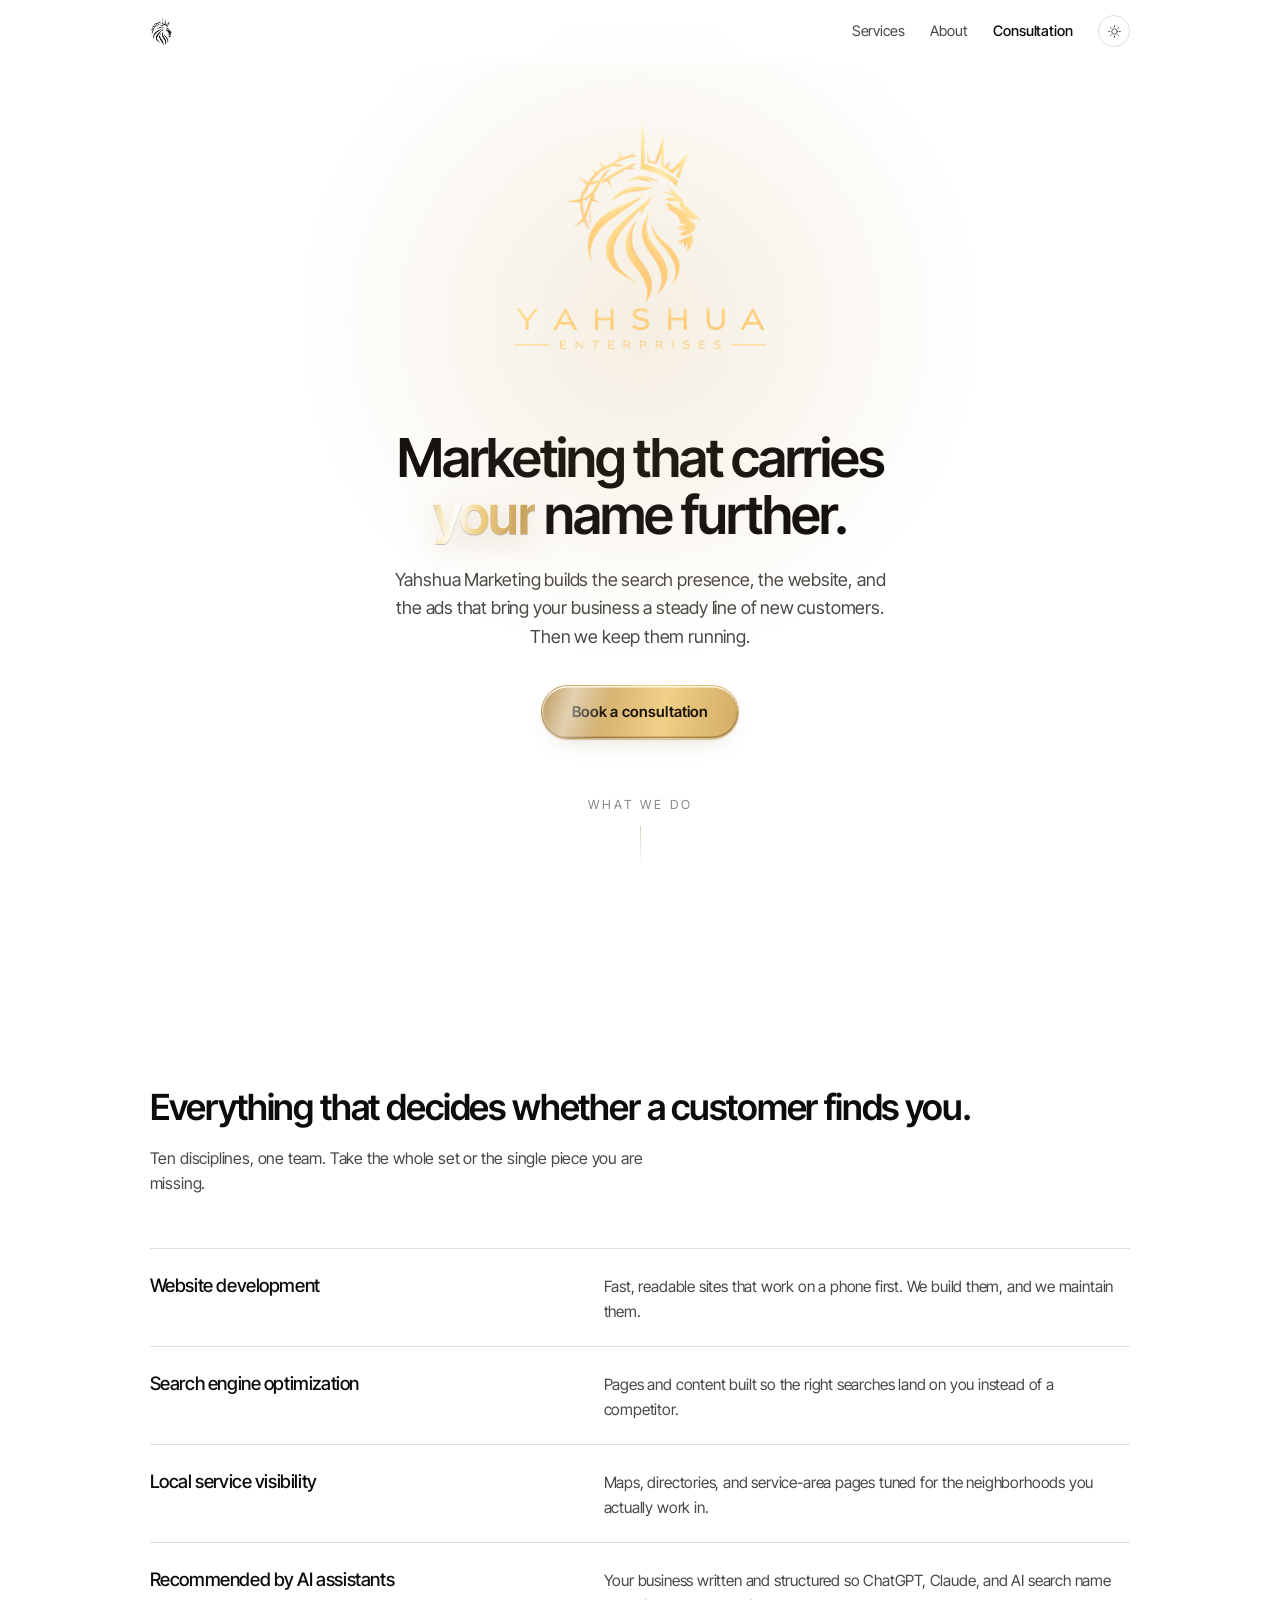
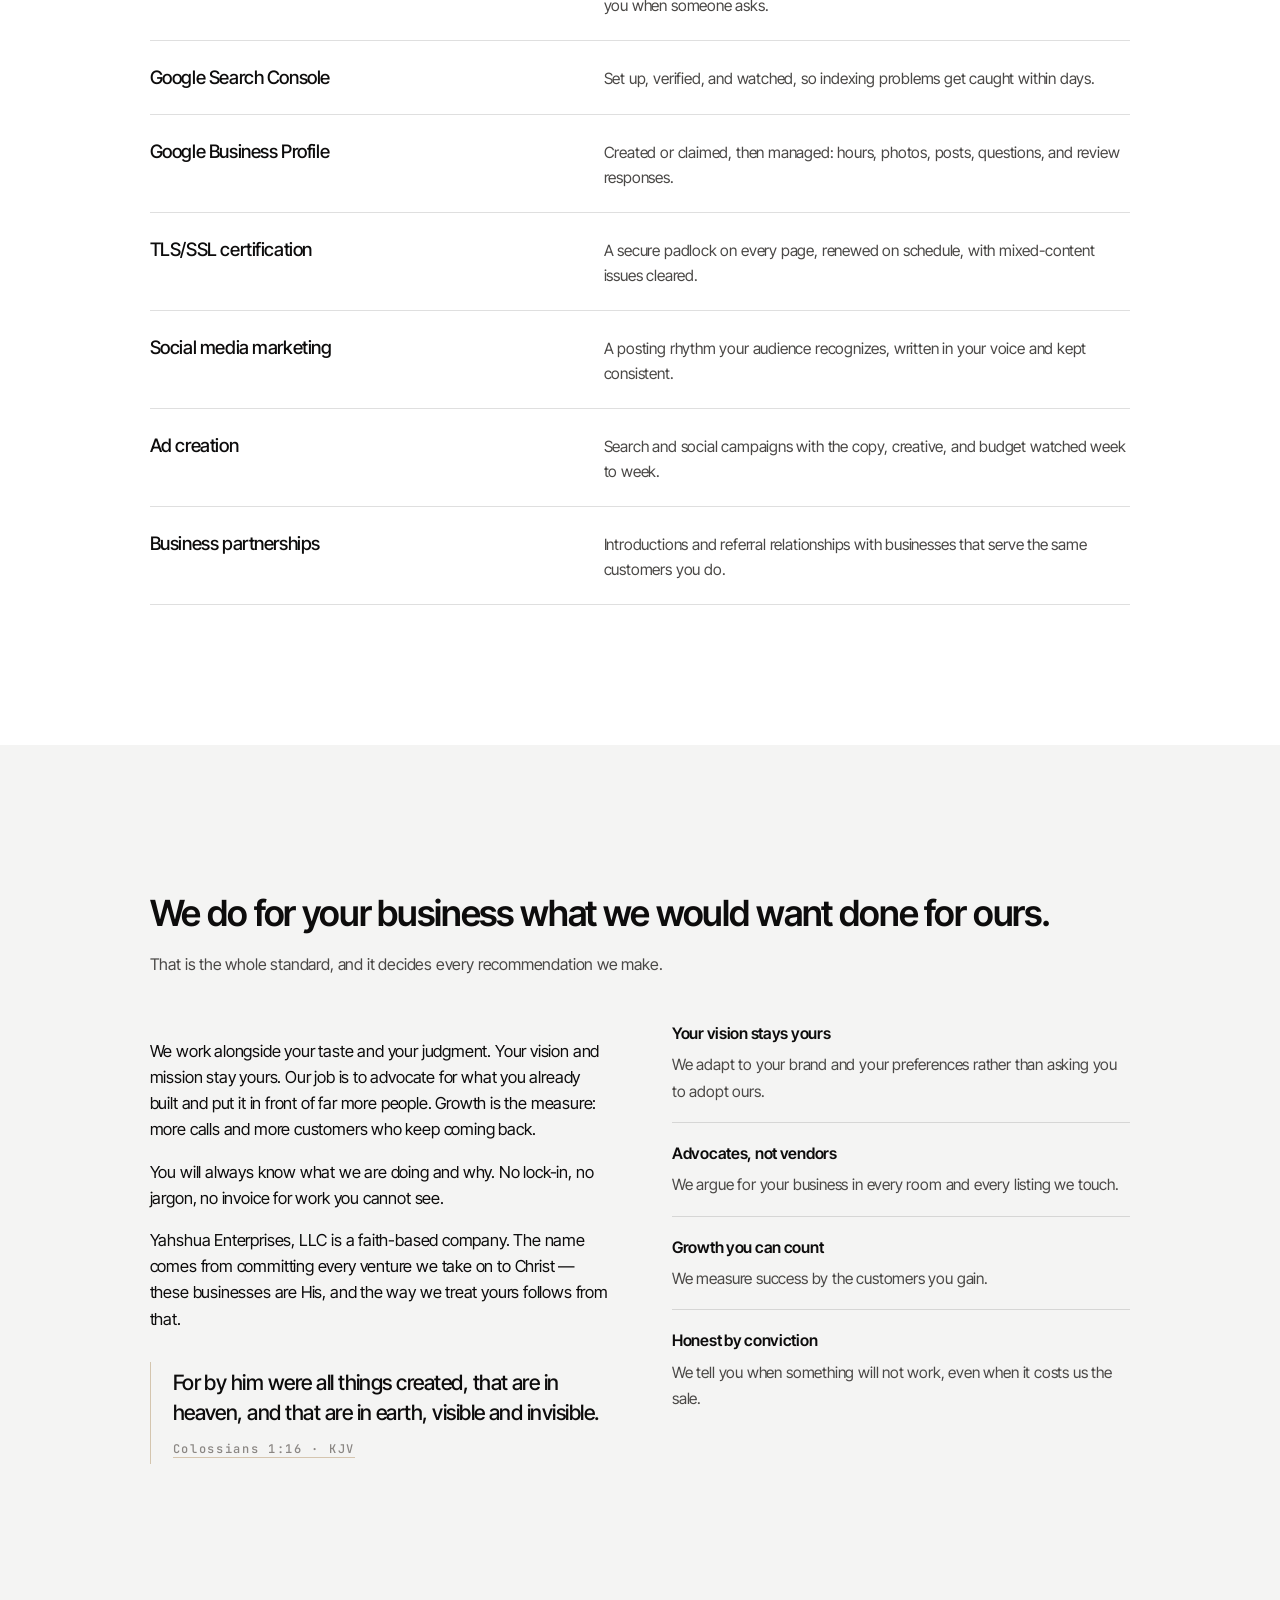
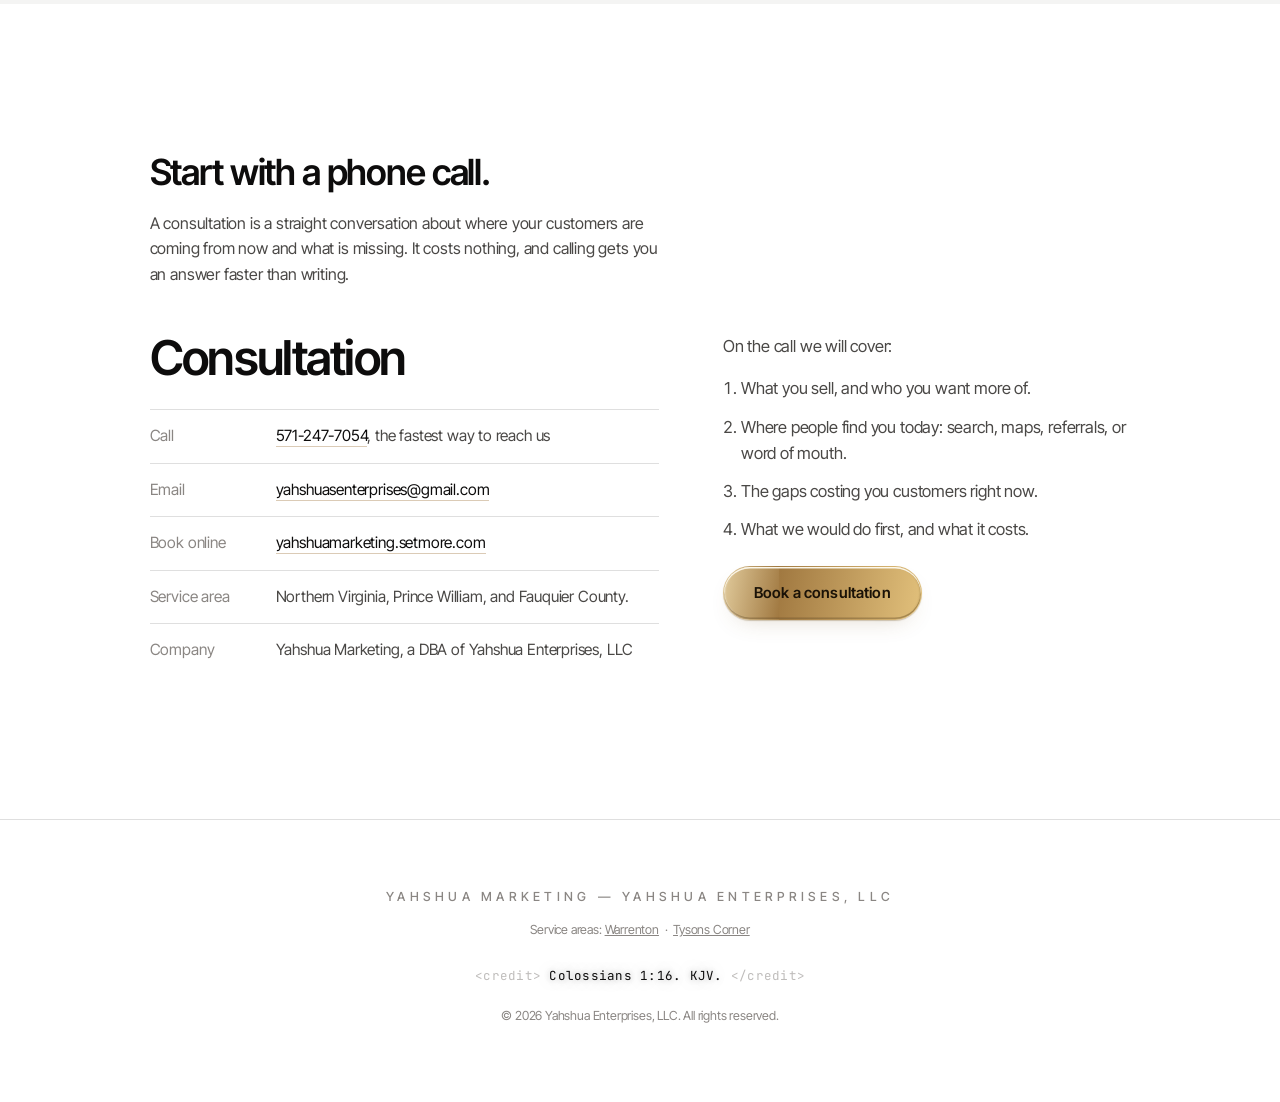
==== index.html @ d3b65d81 "Add Warrenton and Tysons service pages, anchor local SEO to Bealeton Establish a verifiable location" ====
<!DOCTYPE html>
<html lang="en" data-theme="dark">
<head>
<meta charset="utf-8">
<meta name="viewport" content="width=device-width, initial-scale=1">
<meta name="color-scheme" content="light dark">
<meta name="theme-color" content="#FFFFFF" id="tc">
<title>Yahshua Marketing</title>
<link rel="icon" href="/favicon.ico?v=2" sizes="48x48">
<link rel="icon" href="/favicon.svg?v=2" type="image/svg+xml">
<link rel="icon" href="/favicon-32.png?v=2" type="image/png" sizes="32x32">
<link rel="icon" href="/favicon-192.png?v=2" type="image/png" sizes="192x192">
<link rel="apple-touch-icon" href="/apple-touch-icon.png?v=2">
<link rel="canonical" href="https://yahshuamarketing.com/">
<meta name="description" content="Yahshua Marketing is a faith-based agency serving Northern Virginia for SEO, local search, AI visibility, websites, ads, and social. Call 571-247-7054.">
<meta property="og:type" content="website">
<meta property="og:site_name" content="Yahshua Marketing">
<meta property="og:title" content="Yahshua Marketing">
<meta property="og:description" content="Yahshua Marketing is a faith-based agency serving Northern Virginia for SEO, local search, AI visibility, websites, ads, and social. Call 571-247-7054.">
<meta property="og:url" content="https://yahshuamarketing.com/">
<meta property="og:image" content="https://yahshuamarketing.com/og-image.png">
<meta property="og:image:width" content="1200">
<meta property="og:image:height" content="630">
<meta property="og:image:alt" content="Gold crowned lion logo for Yahshua Enterprises">
<meta name="twitter:card" content="summary_large_image">
<script type="application/ld+json">
{
  "@context": "https://schema.org",
  "@type": "ProfessionalService",
  "@id": "https://yahshuamarketing.com/#business",
  "name": "Yahshua Marketing",
  "legalName": "Yahshua Enterprises, LLC",
  "description": "Yahshua Marketing is a faith-based agency serving Northern Virginia for SEO, local search, AI visibility, websites, ads, and social. Call 571-247-7054.",
  "url": "https://yahshuamarketing.com/",
  "logo": "https://yahshuamarketing.com/favicon-192.png",
  "image": "https://yahshuamarketing.com/og-image.png",
  "hasMap": "https://maps.google.com/?cid=12346112183388843398",
  "sameAs": [
    "https://maps.google.com/?cid=12346112183388843398",
    "https://www.facebook.com/profile.php?id=61594435331467",
    "https://www.instagram.com/yahshuaenterprises.marketing/",
    "https://x.com/yahshua_enter"
  ],
  "telephone": "+1-571-247-7054",
  "email": "yahshuasenterprises@gmail.com",
  "address": {
    "@type": "PostalAddress",
    "addressLocality": "Bealeton",
    "addressRegion": "VA",
    "postalCode": "22712",
    "addressCountry": "US"
  },
  "geo": {
    "@type": "GeoCoordinates",
    "latitude": 38.6068,
    "longitude": -77.7739
  },
  "areaServed": [
    { "@type": "City", "name": "Warrenton" },
    { "@type": "City", "name": "Bealeton" },
    { "@type": "City", "name": "Remington" },
    { "@type": "City", "name": "Midland" },
    { "@type": "City", "name": "Catlett" },
    { "@type": "City", "name": "Culpeper" },
    { "@type": "City", "name": "Gainesville" },
    { "@type": "City", "name": "Haymarket" },
    { "@type": "City", "name": "Manassas" },
    { "@type": "City", "name": "Woodbridge" },
    { "@type": "City", "name": "Stafford" },
    { "@type": "City", "name": "Centreville" },
    { "@type": "City", "name": "Chantilly" },
    { "@type": "City", "name": "Fairfax" },
    { "@type": "City", "name": "Vienna" },
    { "@type": "City", "name": "Tysons Corner" },
    { "@type": "City", "name": "McLean" },
    { "@type": "City", "name": "Falls Church" },
    { "@type": "City", "name": "Arlington" },
    { "@type": "City", "name": "Alexandria" },
    { "@type": "AdministrativeArea", "name": "Fauquier County" },
    { "@type": "AdministrativeArea", "name": "Prince William County" },
    { "@type": "AdministrativeArea", "name": "Fairfax County" },
    { "@type": "AdministrativeArea", "name": "Stafford County" }
  ],
  "potentialAction": {
    "@type": "ReserveAction",
    "name": "Book a consultation",
    "target": "https://yahshuamarketing.setmore.com/services/ade5aaf0-5753-48b1-9a92-2909e3883825"
  },
  "hasOfferCatalog": {
    "@type": "OfferCatalog",
    "name": "Marketing services",
    "itemListElement": [
      { "@type": "Offer", "itemOffered": { "@type": "Service", "name": "Website development" } },
      { "@type": "Offer", "itemOffered": { "@type": "Service", "name": "Search engine optimization" } },
      { "@type": "Offer", "itemOffered": { "@type": "Service", "name": "Local service visibility" } },
      { "@type": "Offer", "itemOffered": { "@type": "Service", "name": "Recommended by AI assistants" } },
      { "@type": "Offer", "itemOffered": { "@type": "Service", "name": "Google Search Console" } },
      { "@type": "Offer", "itemOffered": { "@type": "Service", "name": "Google Business Profile" } },
      { "@type": "Offer", "itemOffered": { "@type": "Service", "name": "TLS/SSL certification" } },
      { "@type": "Offer", "itemOffered": { "@type": "Service", "name": "Social media marketing" } },
      { "@type": "Offer", "itemOffered": { "@type": "Service", "name": "Ad creation" } },
      { "@type": "Offer", "itemOffered": { "@type": "Service", "name": "Business partnerships" } }
    ]
  }
}
</script>
<link rel="preconnect" href="https://fonts.googleapis.com">
<link rel="preconnect" href="https://fonts.gstatic.com" crossorigin>
<link href="https://fonts.googleapis.com/css2?family=Inter+Tight:wght@400;500;600;700&family=JetBrains+Mono:wght@400&display=swap" rel="stylesheet">
<style>
:root{
  color-scheme:light;
  --black:#020202;
  --chrome-black:#0D0C0C;
  --gold-deep:#A07840;
  --gold:#C8A05A;
  --gold-mid:#D8B068;
  --gold-light:#F0D088;
  --gold-pale:#F8E8BC;

  --bg:#FFFFFF;
  --bg-2:#F4F4F3;
  --ink:#0D0C0C;
  --ink-soft:#4A4846;
  --ink-faint:#8A8683;
  --rule:rgba(13,12,12,.13);
  --rule-gold:rgba(160,120,64,.38);
  --accent:#9C7434;
  --accent-bright:#C8A05A;
  --chrome:linear-gradient(100deg,#3A3A3C,#0D0C0C 35%,#55535A 55%,#0D0C0C 78%);
  --gold-grad:linear-gradient(100deg,#A07840,#F0D088 38%,#C8A05A 60%,#F8E8BC 82%,#A07840);
  --halo:rgba(200,160,90,.18);
  --glass:rgba(255,255,255,.72);
  --sheen-rim:rgba(255,252,240,.55);--sheen-lip:rgba(84,58,20,.30);--sheen-cast:rgba(140,102,44,.22);
  --btn-rim:rgba(255,252,242,.9);--btn-lip:rgba(84,58,20,.34);--btn-cast:rgba(120,88,40,.30);--btn-halo:rgba(200,160,90,.34);
  --logo-light:1;--logo-dark:0;
  --credit:#0D0C0C;--credit-glow:rgba(13,12,12,.28);
}
@media (prefers-color-scheme:dark){
  :root:not([data-theme="light"]) :is(body,main,section,header,footer){forced-color-adjust:none}
  :root:not([data-theme="light"]){
    color-scheme:dark;
    --bg:#020202;--bg-2:#0D0C0C;--ink:#F2F1EF;--ink-soft:#A5A19B;--ink-faint:#6A6660;
    --rule:rgba(242,241,239,.12);--rule-gold:rgba(216,176,104,.34);
    --accent:#D8B068;--accent-bright:#F0D088;
    --chrome:linear-gradient(100deg,#8E9096,#FFFFFF 32%,#B7BABF 52%,#FFFFFF 74%,#8E9096);
    --halo:rgba(216,176,104,.16);
    --glass:rgba(4,4,4,.66);
    --sheen-rim:rgba(255,248,226,.40);--sheen-lip:rgba(40,26,6,.55);--sheen-cast:rgba(0,0,0,.6);
    --sheen-rim:rgba(255,248,226,.40);--sheen-lip:rgba(40,26,6,.55);--sheen-cast:rgba(0,0,0,.6);
  --btn-rim:rgba(255,246,222,.78);--btn-lip:rgba(52,34,8,.55);--btn-cast:rgba(0,0,0,.55);--btn-halo:rgba(216,176,104,.30);
    --logo-light:0;--logo-dark:1;
    --credit:#FFFFFF;--credit-glow:rgba(255,255,255,.75);
  }
}
:root[data-theme="dark"]{
  color-scheme:dark;
  --bg:#020202;--bg-2:#0D0C0C;--ink:#F2F1EF;--ink-soft:#A5A19B;--ink-faint:#6A6660;
  --rule:rgba(242,241,239,.12);--rule-gold:rgba(216,176,104,.34);
  --accent:#D8B068;--accent-bright:#F0D088;
  --chrome:linear-gradient(100deg,#8E9096,#FFFFFF 32%,#B7BABF 52%,#FFFFFF 74%,#8E9096);
  --halo:rgba(216,176,104,.16);
  --glass:rgba(4,4,4,.66);
  --sheen-rim:rgba(255,248,226,.40);--sheen-lip:rgba(40,26,6,.55);--sheen-cast:rgba(0,0,0,.6);
  --btn-rim:rgba(255,246,222,.78);--btn-lip:rgba(52,34,8,.55);--btn-cast:rgba(0,0,0,.55);--btn-halo:rgba(216,176,104,.30);
  --logo-light:0;--logo-dark:1;
  --credit:#FFFFFF;--credit-glow:rgba(255,255,255,.75);
}

*{box-sizing:border-box}
a,button{-webkit-tap-highlight-color:transparent;tap-highlight-color:transparent}
html{scroll-behavior:smooth;-webkit-text-size-adjust:100%}
body{
  margin:0;background:var(--bg);color:var(--ink);transition:background-color .45s ease,color .45s ease;
  font-family:"Inter Tight",-apple-system,BlinkMacSystemFont,"Segoe UI",Helvetica,Arial,sans-serif;
  font-weight:400;font-size:16.5px;line-height:1.58;letter-spacing:-.011em;
  -webkit-font-smoothing:antialiased;overflow-x:hidden;
}
img{max-width:100%;display:block}
a{color:inherit}
main,footer{background:var(--bg);color:var(--ink)}
section{background:var(--bg);color:var(--ink)}
.wrap{width:100%;max-width:1160px;margin:0 auto;padding-inline:clamp(26px,7vw,96px)}

/* ── nav ───────────────────────────────── */
.nav{position:fixed;inset:0 0 auto 0;z-index:50;backdrop-filter:blur(14px);
  background:var(--glass);border-bottom:1px solid transparent;transition:border-color .5s ease,background .5s ease}
.nav.solid{border-bottom-color:var(--rule)}
.nav .wrap{display:flex;align-items:center;justify-content:space-between;height:62px;gap:18px}
.brand{position:relative;display:flex;align-items:center;flex:0 0 auto;text-decoration:none;line-height:0;transition:opacity .35s ease}
.brand:hover{opacity:.78}
.brand img{height:clamp(26px,5.6vw,30px);width:auto;backface-visibility:hidden;transition:opacity .5s ease}
.brand .wm-gold{opacity:var(--logo-light)}
.brand .wm-white{opacity:var(--logo-dark);position:absolute;left:0;top:50%;transform:translateY(-50%)}
.brand .wm-gold{position:relative}
.brand span{position:absolute;left:-9999px}
.navlinks{display:flex;align-items:center;gap:clamp(14px,2.6vw,26px);flex:0 0 auto}
.navlinks a{font-size:14.5px;letter-spacing:-.012em;text-decoration:none;color:var(--ink-soft);transition:color .3s}
.navlinks a:hover{color:var(--ink)}
.navlinks .call{color:var(--ink);font-weight:500;white-space:nowrap}
.navlinks .call:hover{color:var(--accent-bright)}
@media(max-width:760px){.navlinks a:not(.call){display:none}}
.toggle{width:32px;height:32px;flex:0 0 auto;border-radius:50%;border:1px solid var(--rule);background:transparent;color:var(--ink-soft);
  -webkit-appearance:none;appearance:none;padding:0;overflow:hidden;isolation:isolate;-webkit-tap-highlight-color:transparent;
  display:grid;place-items:center;cursor:pointer;transition:border-color .3s,color .3s,transform .4s}
.toggle:hover{border-color:var(--rule-gold);color:var(--accent);transform:rotate(18deg)}
.toggle:active{transform:scale(.94)}
.toggle:focus{outline:none}
.toggle::-moz-focus-inner{border:0}
.toggle svg{width:15px;height:15px}

/* ── hero ──────────────────────────────── */
.hero{background:var(--bg);color:var(--ink);position:relative;min-height:100svh;display:flex;flex-direction:column;justify-content:center;
  padding:104px 0 60px;overflow:hidden}
.halo{transition:opacity .3s ease;position:absolute;left:50%;top:34%;width:min(780px,120vw);aspect-ratio:1;translate:-50% -50%;
  background:radial-gradient(circle,var(--halo),transparent 62%);pointer-events:none;
  opacity:0;animation:haloIn 2.4s .2s cubic-bezier(.2,.7,.3,1) forwards}
@keyframes haloIn{to{opacity:1}}
.mark{width:min(430px,74vw);margin:0 auto;position:relative}
.mark img{width:100%;backface-visibility:hidden;transform:translateZ(0);opacity:0;transform:translateY(18px) scale(.985);filter:blur(7px)}
.mark img.gold{opacity:0}
.mark .gold{position:absolute;inset:0}
.hero h1{font-family:"Inter Tight",-apple-system,BlinkMacSystemFont,"Segoe UI",Helvetica,Arial,sans-serif;font-weight:600;font-size:clamp(1.9rem,5.4vw,3.35rem);line-height:1.06;
  letter-spacing:-.036em;text-align:center;margin:40px auto 0;max-width:15ch}
.hero h1 .shine{position:relative;display:inline-block;color:var(--accent);transition:filter .3s ease;
  background:linear-gradient(100deg,#8E6730 0%,#C8A05A 16%,#F8E8BC 30%,#FFFFFF 36%,#F0D088 44%,#C8A05A 60%,#F8E8BC 74%,#A07840 88%,#8E6730 100%);
  background-size:260% 100%;background-position:var(--sheen,18%) 0;
  -webkit-background-clip:text;background-clip:text;-webkit-text-fill-color:transparent;
  filter:drop-shadow(0 1px 0 var(--sheen-lip)) drop-shadow(0 -1px 0 var(--sheen-rim)) drop-shadow(0 8px 16px var(--sheen-cast))}
.lede{max-width:52ch;margin:22px auto 0;text-align:center;color:var(--ink-soft);font-size:clamp(1rem,2.2vw,1.12rem)}
.herocta{display:flex;gap:14px;justify-content:center;flex-wrap:wrap;margin-top:34px}
.btn{display:inline-flex;align-items:center;gap:10px;padding:13px 26px;border-radius:999px;text-decoration:none;
  font-size:15px;letter-spacing:.01em;border:1px solid var(--rule-gold);color:var(--ink);
  transition:background .45s ease,color .45s ease,border-color .45s ease,transform .45s ease}
.btn.primary{position:relative;isolation:isolate;color:#1A1207;border-color:transparent;font-weight:600;padding:14px 30px;
  overflow:hidden;background:var(--gold-grad);background-size:240% 100%;background-position:var(--sheen,18%) 0;
  box-shadow:
    inset 0 1.4px 0 var(--btn-rim),
    inset 0 -1.4px 0 var(--btn-lip),
    inset 1.2px 0 1.6px rgba(255,250,235,.45),
    inset -1.2px 0 1.6px rgba(84,58,20,.22),
    0 1px 1px var(--btn-cast),
    0 10px 26px -14px var(--btn-cast),
    0 0 0 6px transparent;
  transition:background-position 1.2s ease,box-shadow .5s ease,transform .45s ease}
.btn.primary::before{content:"";position:absolute;transition:opacity .3s ease;top:-60%;bottom:-60%;width:38%;pointer-events:none;
  left:var(--glare,-40%);transform:skewX(-18deg);
  background:linear-gradient(90deg,rgba(255,255,255,0),rgba(255,255,255,.55),rgba(255,255,255,0));
  opacity:.9;will-change:transform}
.btn.primary::after{content:"";position:absolute;inset:-1px;border-radius:inherit;pointer-events:none;
  background:linear-gradient(180deg,rgba(255,252,242,.55),rgba(255,255,255,0) 42%,rgba(70,48,16,.16));
  mask:linear-gradient(#000,#000) content-box,linear-gradient(#000,#000);
  -webkit-mask:linear-gradient(#000,#000) content-box,linear-gradient(#000,#000);
  -webkit-mask-composite:xor;mask-composite:exclude;padding:1.4px}
.btn.primary:hover{transform:translateY(-2px);
  box-shadow:
    inset 0 1.4px 0 var(--btn-rim),
    inset 0 -1.4px 0 var(--btn-lip),
    inset 1.2px 0 1.6px rgba(255,250,235,.5),
    inset -1.2px 0 1.6px rgba(84,58,20,.22),
    0 2px 2px var(--btn-cast),
    0 18px 36px -18px var(--btn-cast),
    0 0 0 6px var(--btn-halo)}
.btn.primary:active{transform:translateY(0);
  box-shadow:
    inset 0 2px 4px var(--btn-lip),
    inset 0 -1px 0 var(--btn-rim),
    0 1px 1px var(--btn-cast)}
.btn.ghost:hover{border-color:var(--accent);color:var(--accent)}
.scrollhint{margin-top:56px;text-align:center;color:var(--ink-faint);font-size:12.5px;letter-spacing:.24em}
.scrollhint span{display:block;width:1px;height:40px;margin:12px auto 0;background:linear-gradient(var(--rule-gold),transparent)}

/* ── sections ──────────────────────────── */
section{padding:clamp(76px,11vw,140px) 0;position:relative;background:var(--bg);color:var(--ink)}
.sectitle{font-family:"Inter Tight",-apple-system,BlinkMacSystemFont,"Segoe UI",Helvetica,Arial,sans-serif;font-weight:600;font-size:clamp(1.55rem,3.8vw,2.25rem);letter-spacing:-.032em;margin:0 0 10px}
.sectsub{color:var(--ink-soft);max-width:58ch;margin:0;font-size:16px}
.hr{height:1px;background:linear-gradient(90deg,var(--rule-gold),transparent 70%);border:0;margin:0}

/* services index */
.svc{margin-top:52px;border-top:1px solid var(--rule)}
.svc-row{display:grid;grid-template-columns:1.1fr 1.4fr;gap:20px 40px;padding:22px 0;border-bottom:1px solid var(--rule);
  align-items:baseline;position:relative}
.svc-row::before{content:"";position:absolute;left:-14px;top:50%;width:5px;height:5px;border-radius:50%;
  background:var(--accent);opacity:0;transform:translateY(-50%) scale(.4);transition:opacity .4s,transform .4s}
.svc-row:hover::before{opacity:1;transform:translateY(-50%) scale(1)}
.svc-row h3{font-family:"Inter Tight",-apple-system,BlinkMacSystemFont,"Segoe UI",Helvetica,Arial,sans-serif;font-weight:500;font-size:clamp(1rem,2.2vw,1.16rem);letter-spacing:-.022em;margin:0;
  transition:color .4s}
.svc-row:hover h3{color:var(--accent)}
.svc-row p{margin:0;color:var(--ink-soft);font-size:15.5px}
@media(max-width:700px){.svc-row{grid-template-columns:1fr;gap:6px;padding:20px 0}}

/* about */
.about{background:var(--bg-2);color:var(--ink)}
.about-grid{display:grid;grid-template-columns:1fr 1fr;gap:clamp(30px,5vw,72px);align-items:start;margin-top:44px}
@media(max-width:820px){.about-grid{grid-template-columns:1fr}}
.about p{max-width:62ch}
.verse{border-left:1px solid var(--rule-gold);padding:6px 0 6px 22px;margin:30px 0 0;
  font-family:"Inter Tight",-apple-system,BlinkMacSystemFont,"Segoe UI",Helvetica,Arial,sans-serif;font-weight:500;font-size:clamp(1.05rem,2.6vw,1.32rem);line-height:1.45;letter-spacing:-.025em}
.verse cite{display:block;margin-top:12px;font-family:"JetBrains Mono",monospace;font-style:normal;font-size:12px;
  letter-spacing:.14em;color:var(--ink-faint)}
.tenets{list-style:none;padding:0;margin:0}
.tenets li{padding:18px 0;border-top:1px solid var(--rule)}
.tenets li:first-child{border-top:0;padding-top:0}
.tenets strong{display:block;font-weight:600;font-size:.99rem;letter-spacing:-.018em;margin-bottom:5px}
.tenets span{color:var(--ink-soft);font-size:15.5px}

/* consultation */
.consult-grid{display:grid;grid-template-columns:1.25fr 1fr;gap:clamp(30px,5vw,70px);margin-top:46px;align-items:start}
@media(max-width:820px){.consult-grid{grid-template-columns:1fr}}
.phone{display:inline-block;text-decoration:none;font-family:"Inter Tight",-apple-system,BlinkMacSystemFont,"Segoe UI",Helvetica,Arial,sans-serif;font-weight:600;
  font-size:clamp(1.9rem,6.4vw,3rem);letter-spacing:-.035em;line-height:1.05;color:var(--ink);
  white-space:nowrap;transition:opacity .4s ease}
.phone:hover{opacity:.72}
@supports not ((-webkit-background-clip:text) or (background-clip:text)){
  .hero h1 .shine{background:none;-webkit-text-fill-color:currentColor;color:var(--accent-bright);filter:none}
}
.contactmeta{margin-top:26px;display:grid;gap:14px}
.contactmeta div{display:flex;gap:14px;font-size:15.5px;color:var(--ink-soft);border-top:1px solid var(--rule);padding-top:14px}
.contactmeta dt{min-width:112px;color:var(--ink-faint)}
.contactmeta a{color:var(--ink);text-decoration:none;border-bottom:1px solid var(--rule-gold);padding-bottom:1px}
.contactmeta a:hover{color:var(--accent)}
.expect li{margin-bottom:12px;color:var(--ink-soft)}
.expect{padding-left:18px}
.expect::marker{color:var(--accent)}

/* footer */
footer{padding:54px 0 64px;border-top:1px solid var(--rule);text-align:center}
.footbrand{font-family:"Inter Tight",-apple-system,BlinkMacSystemFont,"Segoe UI",Helvetica,Arial,sans-serif;font-weight:500;font-size:12.5px;letter-spacing:.34em;text-transform:uppercase;color:var(--ink-faint)}
.credit{margin-top:26px;font-family:"JetBrains Mono",monospace;font-size:12.5px;letter-spacing:.02em;color:var(--credit)}
.credit .tag{color:var(--ink-faint);opacity:.55}
.credit .lit{text-decoration:none;color:var(--credit);animation:flicker 5.2s infinite;text-shadow:0 0 6px var(--credit-glow),0 0 18px var(--credit-glow),0 0 42px var(--credit-glow)}
@keyframes flicker{
  0%,100%{opacity:1}
  41%{opacity:1}
  42%{opacity:.32}
  43.5%{opacity:1}
  46%{opacity:.5}
  47%{opacity:1}
  72%{opacity:1}
  73%{opacity:.26}
  74.5%{opacity:1}
}
.legal{margin-top:20px;font-size:12.5px;color:var(--ink-faint)}

/* theme swap: hold the heavy compositing layers still while colours cross over */
:root.swapping .btn.primary::before,:root.swapping .btn.primary::after,:root.swapping .halo{opacity:0}
:root.swapping .hero h1 .shine{filter:none}
:root.swapping *,:root.swapping *::before,:root.swapping *::after{box-shadow:none!important}

/* reveal */
.rv{opacity:0;transform:translateY(22px);filter:blur(5px);
  transition:opacity 1.05s cubic-bezier(.16,.7,.24,1),transform 1.05s cubic-bezier(.16,.7,.24,1),filter 1.05s ease}
.rv.in{opacity:1;transform:none;filter:none}
:focus-visible{outline:2px solid var(--accent-bright);outline-offset:3px;border-radius:4px}
@media (prefers-reduced-motion:reduce){
  *,*::before,*::after{animation-duration:.001ms!important;animation-iteration-count:1!important;transition-duration:.001ms!important}
  .rv{opacity:1;transform:none;filter:none}
  html{scroll-behavior:auto}
  .mark img{opacity:1!important;filter:none!important;transform:none!important}
  .btn.primary::before{display:none}
}
</style>
</head>
<body>

<header class="nav" id="nav">
  <div class="wrap">
    <a class="brand" href="#top" aria-label="Yahshua Marketing — home">
      <img class="wm-gold" src="[data-uri]" alt="">
      <img class="wm-white" src="[data-uri]" alt="">
      <span>Yahshua Marketing</span>
    </a>
    <nav class="navlinks">
      <a href="#services">Services</a>
      <a href="#about">About</a>
      <a class="call" data-cta="nav" href="https://yahshuamarketing.setmore.com/services/ade5aaf0-5753-48b1-9a92-2909e3883825" target="_blank" rel="noopener">Consultation</a>
      <button class="toggle" id="toggle" aria-label="Switch between light and dark">
        <svg viewBox="0 0 24 24" fill="none" stroke="currentColor" stroke-width="1.4" stroke-linecap="round"><circle cx="12" cy="12" r="4.4"/><path d="M12 2.6v2M12 19.4v2M2.6 12h2M19.4 12h2M5.4 5.4l1.4 1.4M17.2 17.2l1.4 1.4M18.6 5.4l-1.4 1.4M6.8 17.2l-1.4 1.4"/></svg>
      </button>
    </nav>
  </div>
</header>

<main id="top">

<!-- HOME -->
<section class="hero">
  <div class="halo"></div>
  <div class="wrap">
    <div class="mark">
      <img class="white" src="[data-uri]" alt="Yahshua Enterprises — crowned lion mark">
      <img class="gold" src="[data-uri]" alt="" aria-hidden="true">
    </div>
    <h1 class="rv">Marketing that carries <span class="shine">your</span> name further.</h1>
    <p class="lede rv">Yahshua Marketing builds the search presence, the website, and the ads that bring your business a steady line of new customers. Then we keep them running.</p>
    <div class="herocta rv">
      <a class="btn primary" data-cta="hero" href="https://yahshuamarketing.setmore.com/services/ade5aaf0-5753-48b1-9a92-2909e3883825" target="_blank" rel="noopener">Book a consultation</a>
    </div>
    <p class="scrollhint rv">WHAT WE DO<span></span></p>
  </div>
</section>

<!-- SERVICES -->
<section id="services">
  <div class="wrap">
    <h2 class="sectitle rv">Everything that decides whether a customer finds you.</h2>
    <p class="sectsub rv">Ten disciplines, one team. Take the whole set or the single piece you are missing.</p>
    <div class="svc">
      <div class="svc-row rv"><h3>Website development</h3><p>Fast, readable sites that work on a phone first. We build them, and we maintain them.</p></div>
      <div class="svc-row rv"><h3>Search engine optimization</h3><p>Pages and content built so the right searches land on you instead of a competitor.</p></div>
      <div class="svc-row rv"><h3>Local service visibility</h3><p>Maps, directories, and service-area pages tuned for the neighborhoods you actually work in.</p></div>
      <div class="svc-row rv"><h3>Recommended by AI assistants</h3><p>Your business written and structured so ChatGPT, Claude, and AI search name you when someone asks.</p></div>
      <div class="svc-row rv"><h3>Google Search Console</h3><p>Set up, verified, and watched, so indexing problems get caught within days.</p></div>
      <div class="svc-row rv"><h3>Google Business Profile</h3><p>Created or claimed, then managed: hours, photos, posts, questions, and review responses.</p></div>
      <div class="svc-row rv"><h3>TLS/SSL certification</h3><p>A secure padlock on every page, renewed on schedule, with mixed-content issues cleared.</p></div>
      <div class="svc-row rv"><h3>Social media marketing</h3><p>A posting rhythm your audience recognizes, written in your voice and kept consistent.</p></div>
      <div class="svc-row rv"><h3>Ad creation</h3><p>Search and social campaigns with the copy, creative, and budget watched week to week.</p></div>
      <div class="svc-row rv"><h3>Business partnerships</h3><p>Introductions and referral relationships with businesses that serve the same customers you do.</p></div>
    </div>
  </div>
</section>

<!-- ABOUT -->
<section id="about" class="about">
  <div class="wrap">
    <h2 class="sectitle rv">We do for your business what we would want done for ours.</h2>
    <p class="sectsub rv">That is the whole standard, and it decides every recommendation we make.</p>
    <div class="about-grid">
      <div class="rv">
        <p>We work alongside your taste and your judgment. Your vision and mission stay yours. Our job is to advocate for what you already built and put it in front of far more people. Growth is the measure: more calls and more customers who keep coming back.</p>
        <p>You will always know what we are doing and why. No lock-in, no jargon, no invoice for work you cannot see.</p>
        <p>Yahshua Enterprises, LLC is a faith-based company. The name comes from committing every venture we take on to Christ — these businesses are His, and the way we treat yours follows from that.</p>
        <blockquote class="verse">
          For by him were all things created, that are in heaven, and that are in earth, visible and invisible.
          <cite><a href="https://www.kingjamesbibleonline.org/Colossians-Chapter-1/#16" target="_blank" rel="noopener" style="color:inherit;text-decoration:none;border-bottom:1px solid var(--rule-gold)">Colossians 1:16 · KJV</a></cite>
        </blockquote>
      </div>
      <div class="rv">
        <ul class="tenets">
          <li><strong>Your vision stays yours</strong><span>We adapt to your brand and your preferences rather than asking you to adopt ours.</span></li>
          <li><strong>Advocates, not vendors</strong><span>We argue for your business in every room and every listing we touch.</span></li>
          <li><strong>Growth you can count</strong><span>We measure success by the customers you gain.</span></li>
          <li><strong>Honest by conviction</strong><span>We tell you when something will not work, even when it costs us the sale.</span></li>
        </ul>
      </div>
    </div>
  </div>
</section>

<!-- INFO -->
<section id="consultation">
  <div class="wrap">
    <h2 class="sectitle rv">Start with a phone call.</h2>
    <p class="sectsub rv">A consultation is a straight conversation about where your customers are coming from now and what is missing. It costs nothing, and calling gets you an answer faster than writing.</p>
    <div class="consult-grid">
      <div class="rv">
        <a class="phone" data-cta="big" href="https://yahshuamarketing.setmore.com/services/ade5aaf0-5753-48b1-9a92-2909e3883825" target="_blank" rel="noopener">Consultation</a>
        <dl class="contactmeta">
          <div><dt>Call</dt><dd style="margin:0"><a href="tel:+15712477054" target="_top">571-247-7054</a>, the fastest way to reach us</dd></div>
          <div><dt>Email</dt><dd style="margin:0"><a href="mailto:yahshuasenterprises@gmail.com">yahshuasenterprises@gmail.com</a></dd></div>
          <div><dt>Book online</dt><dd style="margin:0"><a href="https://yahshuamarketing.setmore.com/services/ade5aaf0-5753-48b1-9a92-2909e3883825" target="_blank" rel="noopener">yahshuamarketing.setmore.com</a></dd></div>
          <div><dt>Service area</dt><dd style="margin:0">Northern Virginia, Prince William, and Fauquier County.</dd></div>
          <div><dt>Company</dt><dd style="margin:0">Yahshua Marketing, a DBA of Yahshua Enterprises, LLC</dd></div>
        </dl>
      </div>
      <div class="rv">
        <p style="margin-top:0;color:var(--ink-soft)">On the call we will cover:</p>
        <ol class="expect">
          <li>What you sell, and who you want more of.</li>
          <li>Where people find you today: search, maps, referrals, or word of mouth.</li>
          <li>The gaps costing you customers right now.</li>
          <li>What we would do first, and what it costs.</li>
        </ol>
        <a class="btn primary" data-cta="foot" href="https://yahshuamarketing.setmore.com/services/ade5aaf0-5753-48b1-9a92-2909e3883825" target="_blank" rel="noopener" style="margin-top:8px">Book a consultation</a>
      </div>
    </div>
  </div>
</section>
</main>

<footer>
  <div class="wrap">
    <p class="footbrand">Yahshua Marketing — Yahshua Enterprises, LLC</p>
    <p class="legal" style="margin-top:14px">Service areas: <a href="/marketing-agency-warrenton-va/">Warrenton</a> &nbsp;·&nbsp; <a href="/marketing-agency-tysons-corner-va/">Tysons Corner</a></p>
    <p class="credit"><span class="tag">&lt;credit&gt;</span> <a class="lit" href="https://www.kingjamesbibleonline.org/Colossians-Chapter-1/#16" target="_blank" rel="noopener">Colossians 1:16. KJV.</a> <span class="tag">&lt;/credit&gt;</span></p>
    <p class="legal">© <span id="yr">2026</span> Yahshua Enterprises, LLC. All rights reserved.</p>
  </div>
</footer>

<script>
(function(){
  var root=document.documentElement, t=document.getElementById('toggle');
  try{var s=localStorage.getItem('ye-theme'); if(s==='light'||s==='dark') root.setAttribute('data-theme',s);
      else root.removeAttribute('data-theme');}catch(e){}
  function current(){var a=root.getAttribute('data-theme');
    if(a) return a;
    return window.matchMedia('(prefers-color-scheme: dark)').matches?'dark':'light';}
  var swapTimer;
  t.addEventListener('click',function(){
    var n=current()==='dark'?'light':'dark';
    root.classList.add('swapping');
    clearTimeout(swapTimer);
    swapTimer=setTimeout(function(){root.classList.remove('swapping');},520);
    root.setAttribute('data-theme',n);
    try{localStorage.setItem('ye-theme',n);}catch(e){}
    tc();
  });

  var tcEl=document.getElementById('tc');
  function tc(){ tcEl.setAttribute('content',current()==='dark'?'#020202':'#FFFFFF'); }
  tc();

  // phones dial; desktops book
  var BOOK='https://yahshuamarketing.setmore.com/services/ade5aaf0-5753-48b1-9a92-2909e3883825';
  var touch=(matchMedia('(pointer:coarse)').matches||('ontouchstart' in window))
            && /Android|iPhone|iPod|iPad|Mobile|Silk/i.test(navigator.userAgent||'');
  var labels={nav:['Consultation','Consultation'],hero:['Call for a consultation','Book a consultation'],
              foot:['Call for a consultation','Book a consultation'],big:['Consultation','Consultation']};
  [].slice.call(document.querySelectorAll('[data-cta]')).forEach(function(a){
    var k=a.getAttribute('data-cta');
    if(touch){
      a.href='tel:+15712477054';
      a.setAttribute('target','_top');       // breaks out of an embedding frame so the dialer opens
      a.removeAttribute('rel');
      a.textContent=labels[k][0];
    }else{
      a.href=BOOK;
      a.setAttribute('target','_blank');
      a.setAttribute('rel','noopener');
      a.textContent=labels[k][1];
    }
  });
  // in-page anchors should never try to escape the frame
  [].slice.call(document.querySelectorAll('a[href^="#"]')).forEach(function(a){a.removeAttribute('target');});

  var nav=document.getElementById('nav');
  addEventListener('scroll',function(){nav.classList.toggle('solid',scrollY>24)},{passive:true});

  document.getElementById('yr').textContent=new Date().getFullYear();

  var reduce=window.matchMedia('(prefers-reduced-motion: reduce)').matches;
  var io=new IntersectionObserver(function(es){
    es.forEach(function(e){
      if(e.isIntersecting){
        var sibs=[].slice.call(e.target.parentNode.children).filter(function(n){return n.classList.contains('rv')});
        var i=Math.min(sibs.indexOf(e.target),8);
        e.target.style.transitionDelay=(i*70)+'ms';
        e.target.classList.add('in'); io.unobserve(e.target);
      }});
  },{threshold:.12,rootMargin:'0px 0px -8%'});
  document.querySelectorAll('.rv').forEach(function(n){io.observe(n)});

  // hero mark: white/chrome and gold cross-fade per theme, one orchestrated entrance
  var w=document.querySelector('.mark .white'), g=document.querySelector('.mark .gold');
  function paint(){
    var dark=current()==='dark';
    w.style.opacity=dark?1:0; g.style.opacity=dark?0:1;
  }
  if(reduce){ w.style.transition='opacity .6s'; g.style.transition='opacity .6s'; paint(); }
  else{
    [w,g].forEach(function(el){
      el.style.transition='opacity 1.6s ease, transform 1.8s cubic-bezier(.16,.7,.24,1), filter 1.8s ease';
    });
    requestAnimationFrame(function(){
      setTimeout(function(){
        w.style.transform='none'; g.style.transform='none';
        w.style.filter='none'; g.style.filter='none';
        paint();
      },120);
    });
  }
  // scroll-linked reflection across the gold word and the consultation buttons
  var sheenEls=[].slice.call(document.querySelectorAll('.hero h1 .shine, .btn.primary'));
  if(!reduce && sheenEls.length){
    var ticking=false;
    function sheen(){
      ticking=false;
      var vh=innerHeight||1;
      sheenEls.forEach(function(el){
        var r=el.getBoundingClientRect();
        var p=1-((r.top+r.height/2)/vh);          // -1 .. 1 as it crosses the viewport
        p=Math.max(-.2,Math.min(1.2,p));
        el.style.setProperty('--sheen',(p*100).toFixed(1)+'%');
        el.style.setProperty('--glare',(-45+p*190).toFixed(1)+'%');
      });
    }
    addEventListener('scroll',function(){if(!ticking){ticking=true;requestAnimationFrame(sheen);}},{passive:true});
    addEventListener('resize',sheen,{passive:true});
    sheen();
  }

  new MutationObserver(paint).observe(root,{attributes:true,attributeFilter:['data-theme']});
  window.matchMedia('(prefers-color-scheme: dark)').addEventListener('change',function(){paint();tc();});
})();
</script>
</body>
</html>
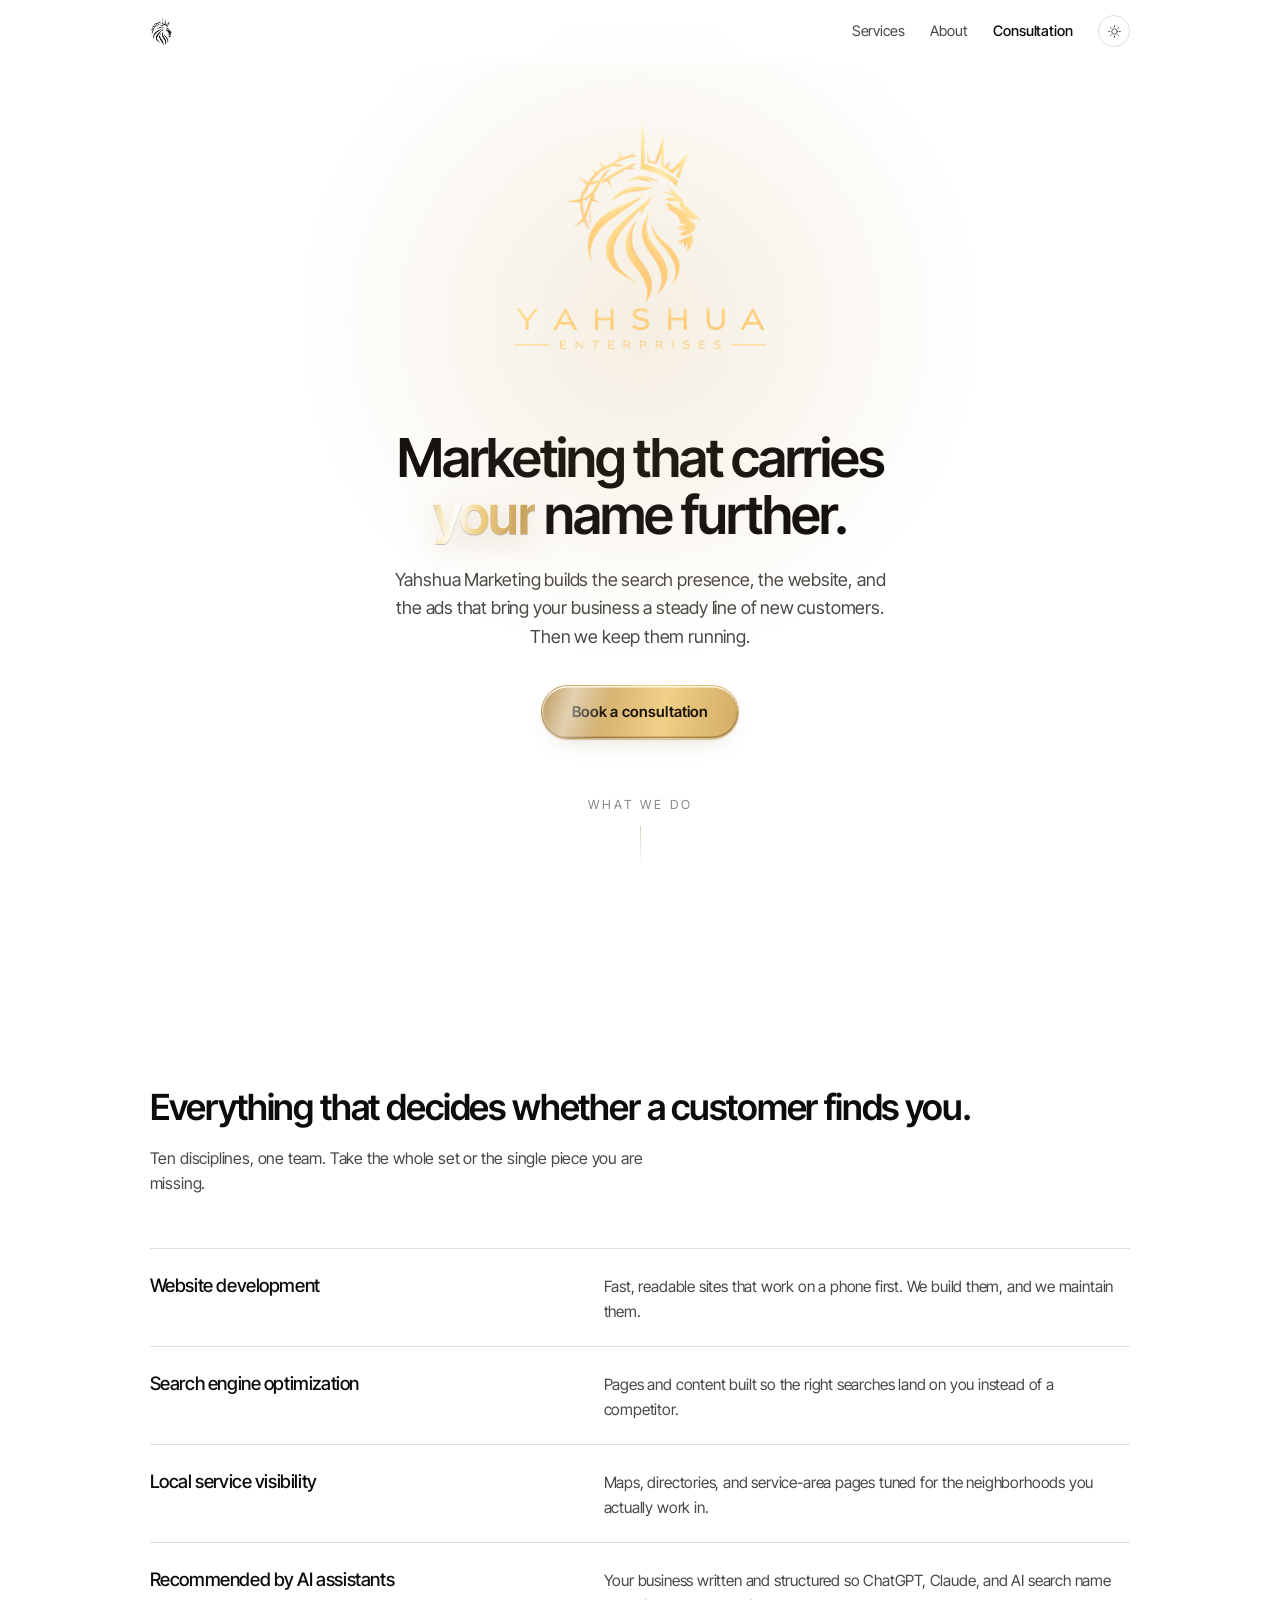
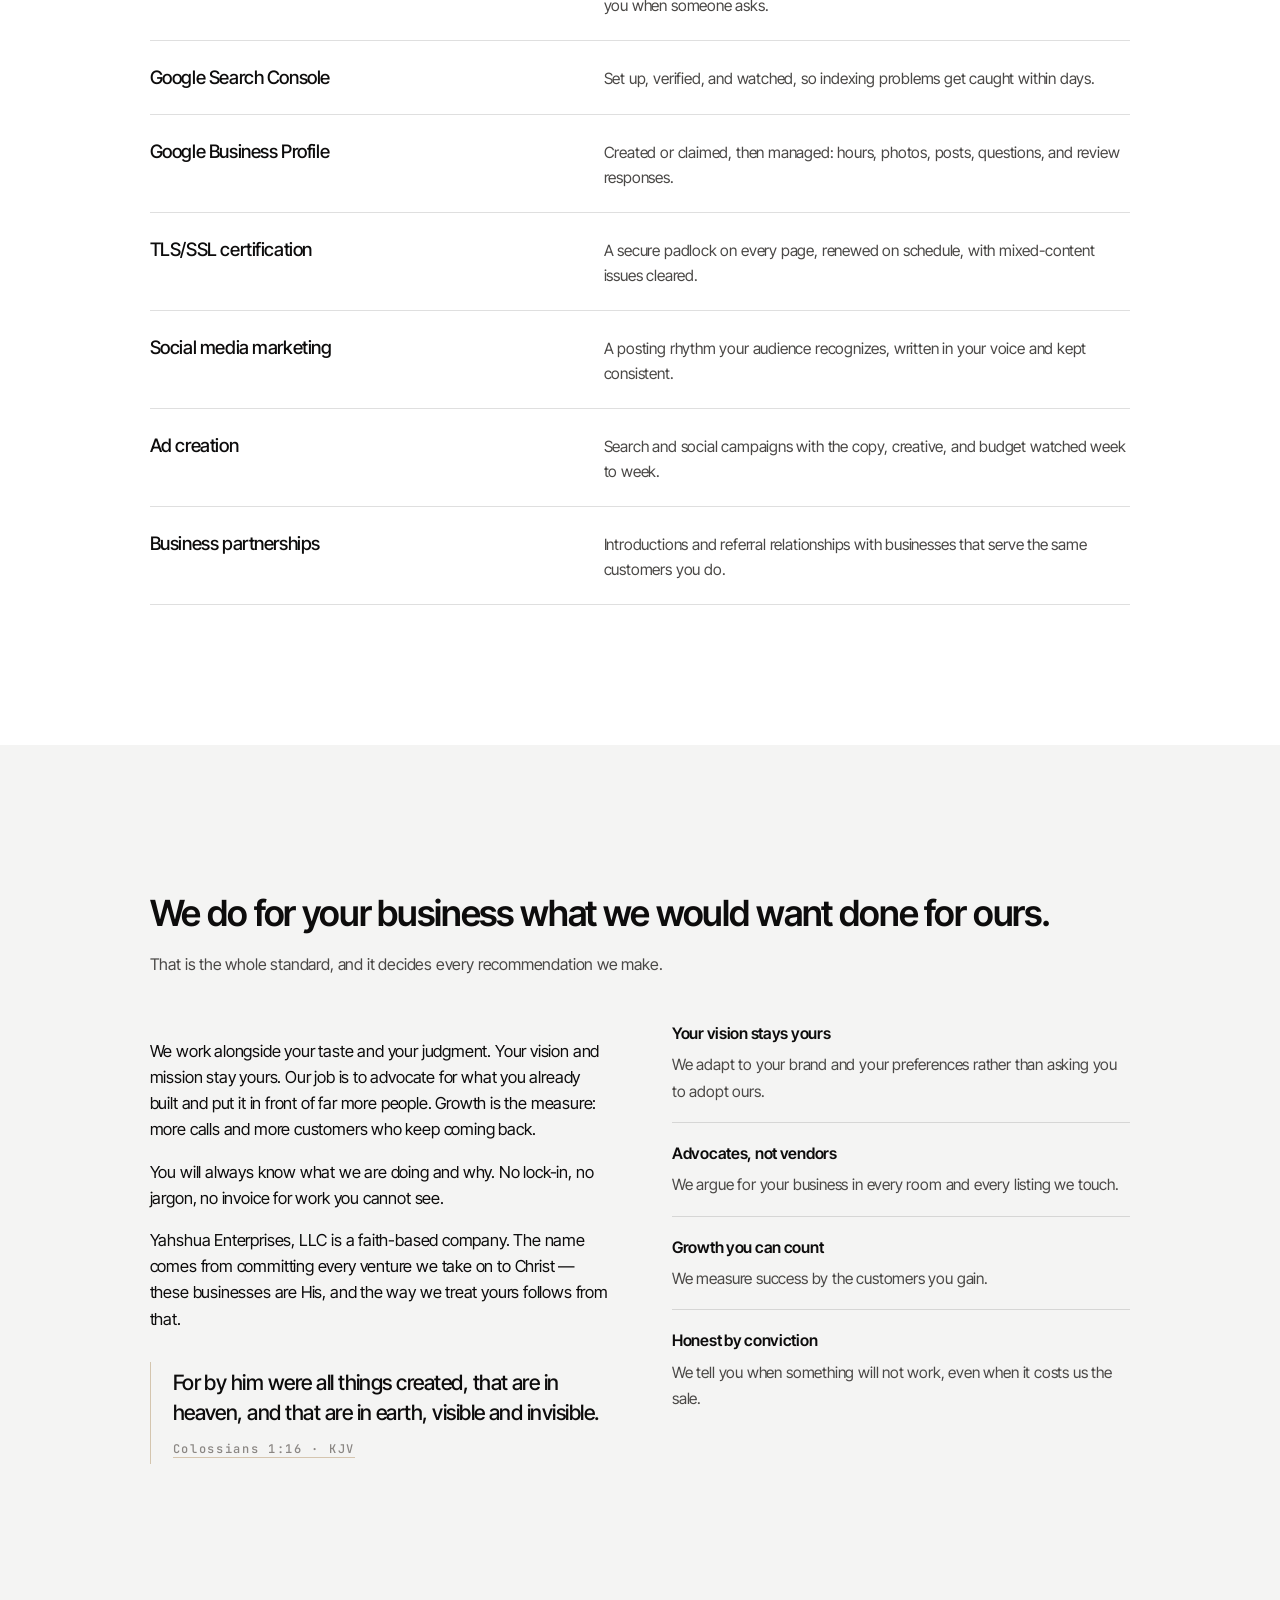
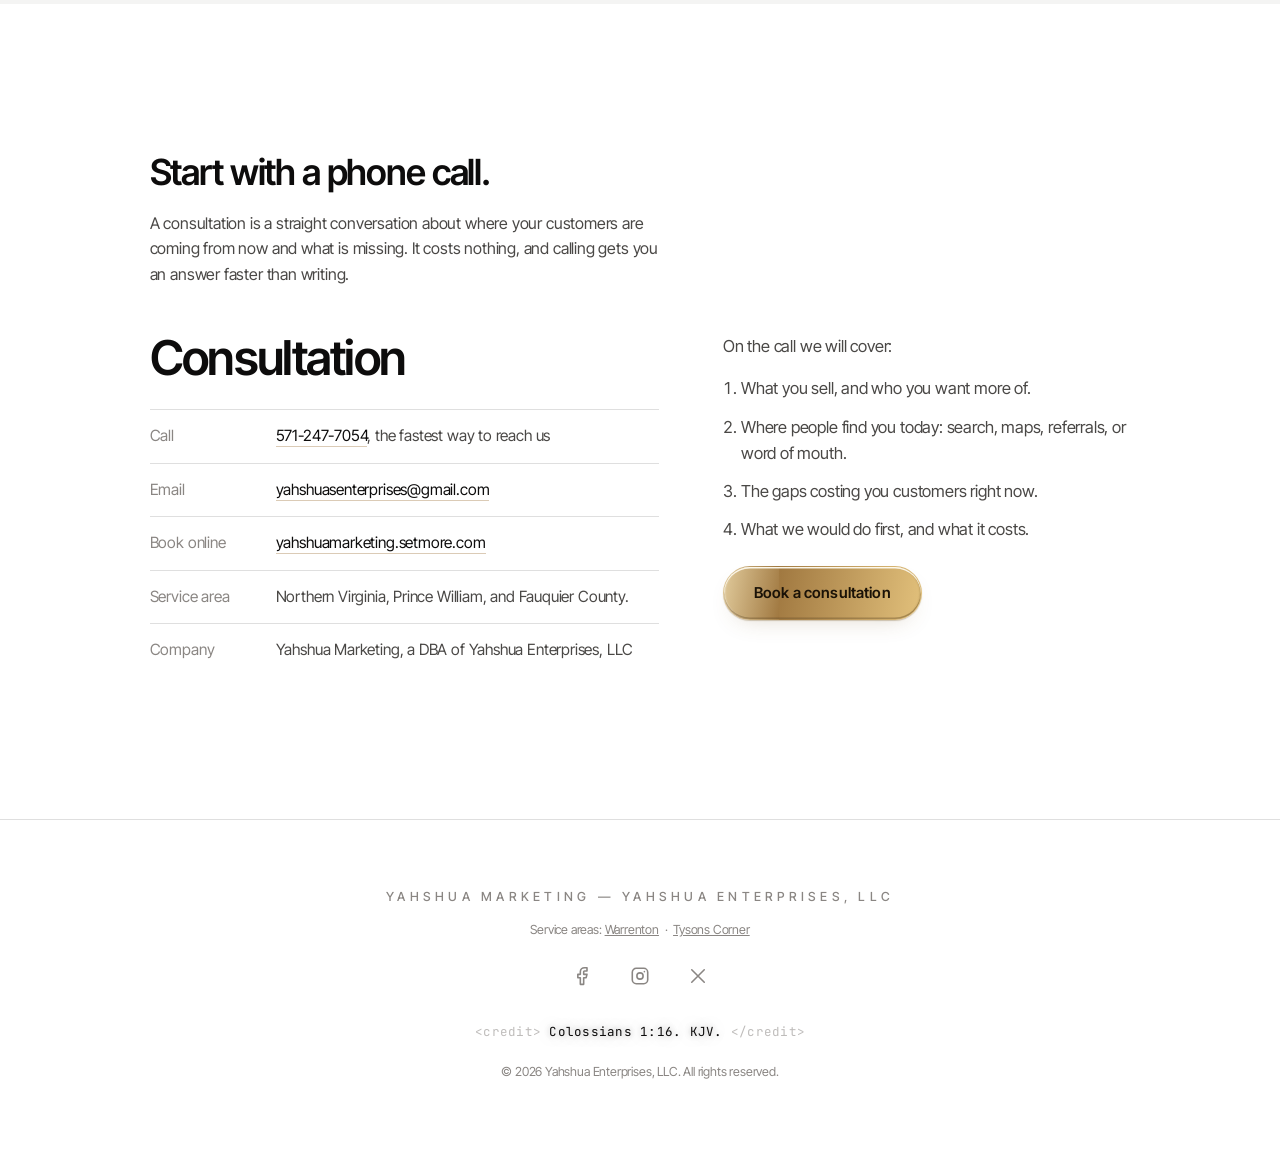
==== commit 04a69b29: "Add theme-adaptive social icon links to the footer Links to the Facebook, Instagram and X profiles i" ====
--- a/index.html
+++ b/index.html
@@ -341,6 +341,11 @@
   74.5%{opacity:1}
 }
 .legal{margin-top:20px;font-size:12.5px;color:var(--ink-faint)}
+.social{display:flex;justify-content:center;align-items:center;gap:18px;margin:16px 0 2px}
+.social a{display:inline-flex;align-items:center;justify-content:center;width:40px;height:40px;border-radius:50%;
+  color:var(--ink-faint);background:none;transition:color .3s ease}
+.social a:hover,.social a:focus-visible{color:var(--accent)}
+.social svg{width:20px;height:20px;display:block}
 
 /* theme swap: hold the heavy compositing layers still while colours cross over */
 :root.swapping .btn.primary::before,:root.swapping .btn.primary::after,:root.swapping .halo{opacity:0}
@@ -482,6 +487,17 @@
   <div class="wrap">
     <p class="footbrand">Yahshua Marketing — Yahshua Enterprises, LLC</p>
     <p class="legal" style="margin-top:14px">Service areas: <a href="/marketing-agency-warrenton-va/">Warrenton</a> &nbsp;·&nbsp; <a href="/marketing-agency-tysons-corner-va/">Tysons Corner</a></p>
+    <div class="social">
+      <a href="https://www.facebook.com/profile.php?id=61594435331467" target="_blank" rel="noopener" aria-label="Yahshua Marketing on Facebook">
+        <svg viewBox="0 0 24 24" aria-hidden="true" focusable="false" fill="none" stroke="currentColor" stroke-width="1.9" stroke-linecap="round" stroke-linejoin="round"><path d="M18 2h-3a5 5 0 0 0-5 5v3H7v4h3v8h4v-8h3l1-4h-4V7a1 1 0 0 1 1-1h3z"/></svg>
+      </a>
+      <a href="https://www.instagram.com/yahshuaenterprises.marketing/" target="_blank" rel="noopener" aria-label="Yahshua Marketing on Instagram">
+        <svg viewBox="0 0 24 24" aria-hidden="true" focusable="false" fill="none" stroke="currentColor" stroke-width="1.9" stroke-linecap="round" stroke-linejoin="round"><path d="M7.5 2.75h9a4.75 4.75 0 0 1 4.75 4.75v9a4.75 4.75 0 0 1-4.75 4.75h-9A4.75 4.75 0 0 1 2.75 16.5v-9A4.75 4.75 0 0 1 7.5 2.75Z"/><path d="M12 8.25A3.75 3.75 0 1 1 8.25 12 3.75 3.75 0 0 1 12 8.25Z"/><path d="M17.25 6.75h.01"/></svg>
+      </a>
+      <a href="https://x.com/yahshua_enter" target="_blank" rel="noopener" aria-label="Yahshua Marketing on X">
+        <svg viewBox="0 0 24 24" aria-hidden="true" focusable="false" fill="none" stroke="currentColor" stroke-width="1.9" stroke-linecap="round" stroke-linejoin="round"><path d="M4.5 4.5L19.5 19.5M19.5 4.5L4.5 19.5"/></svg>
+      </a>
+    </div>
     <p class="credit"><span class="tag">&lt;credit&gt;</span> <a class="lit" href="https://www.kingjamesbibleonline.org/Colossians-Chapter-1/#16" target="_blank" rel="noopener">Colossians 1:16. KJV.</a> <span class="tag">&lt;/credit&gt;</span></p>
     <p class="legal">© <span id="yr">2026</span> Yahshua Enterprises, LLC. All rights reserved.</p>
   </div>
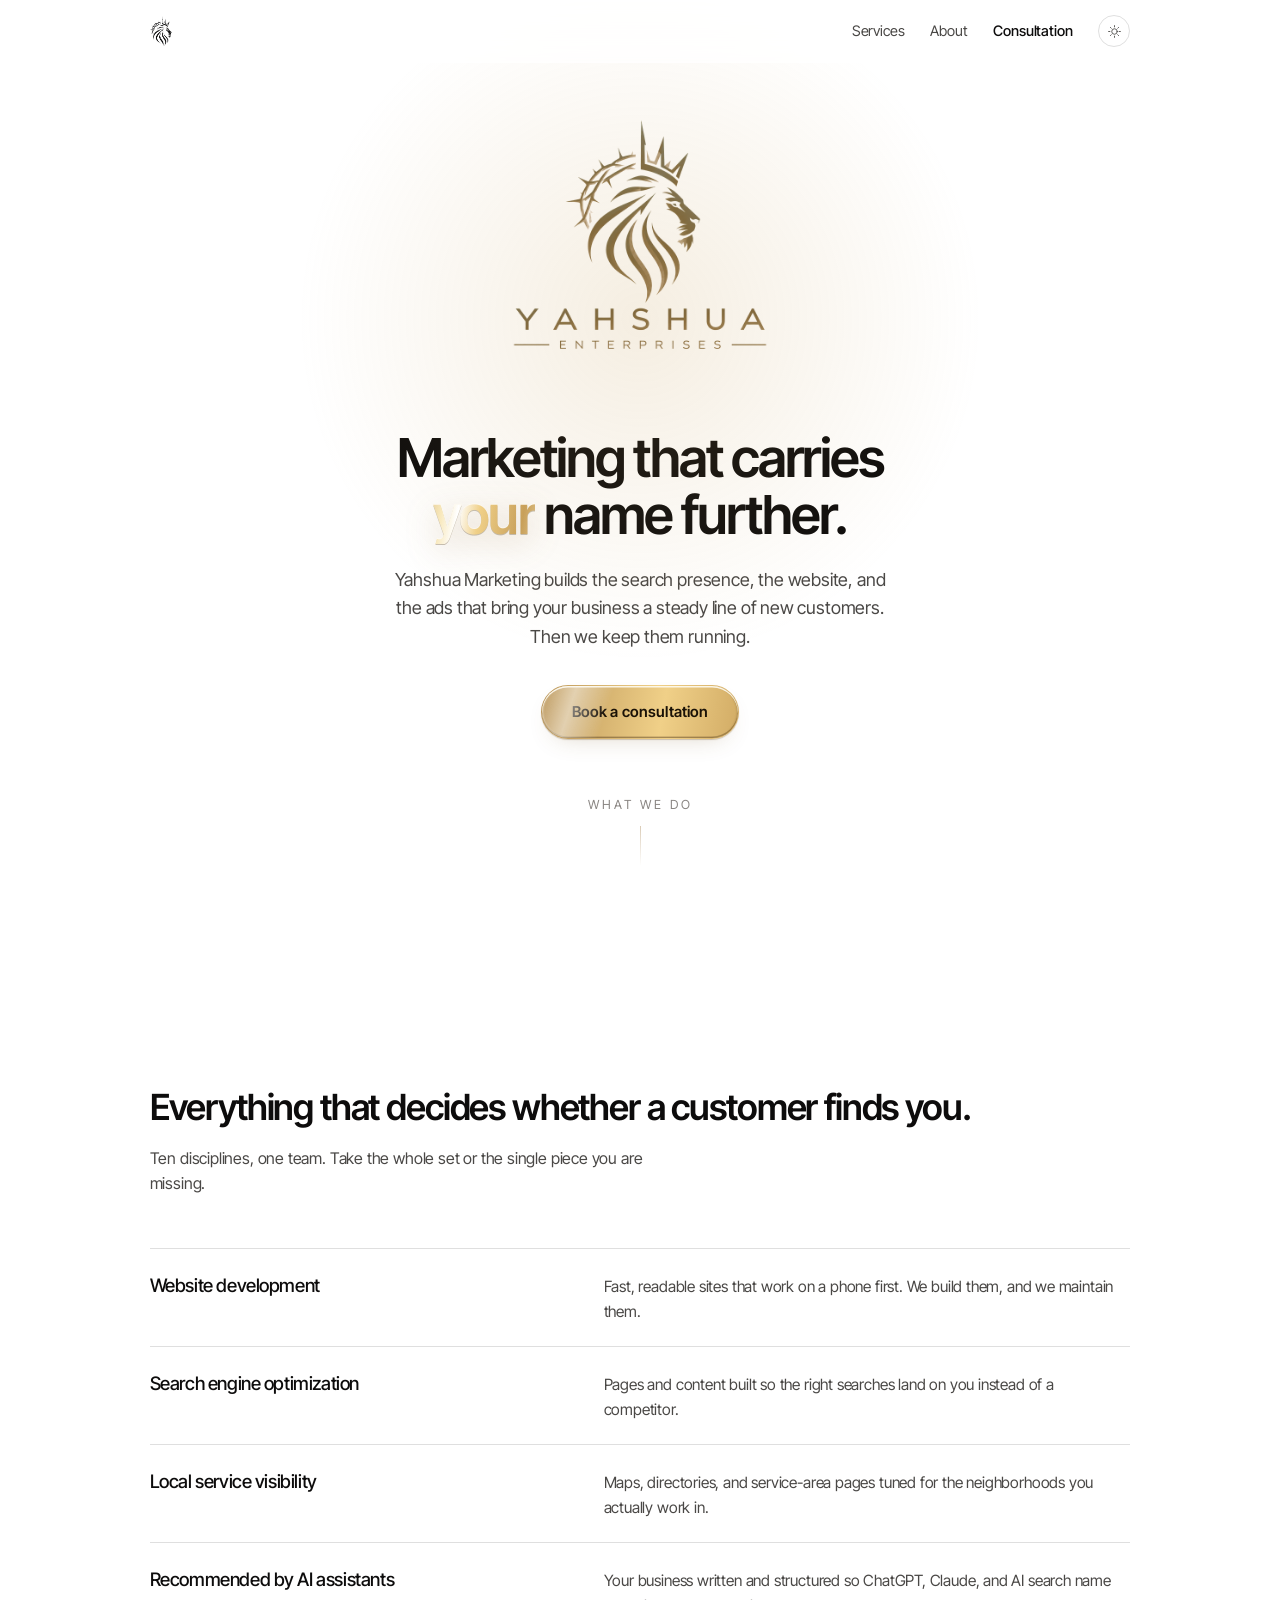
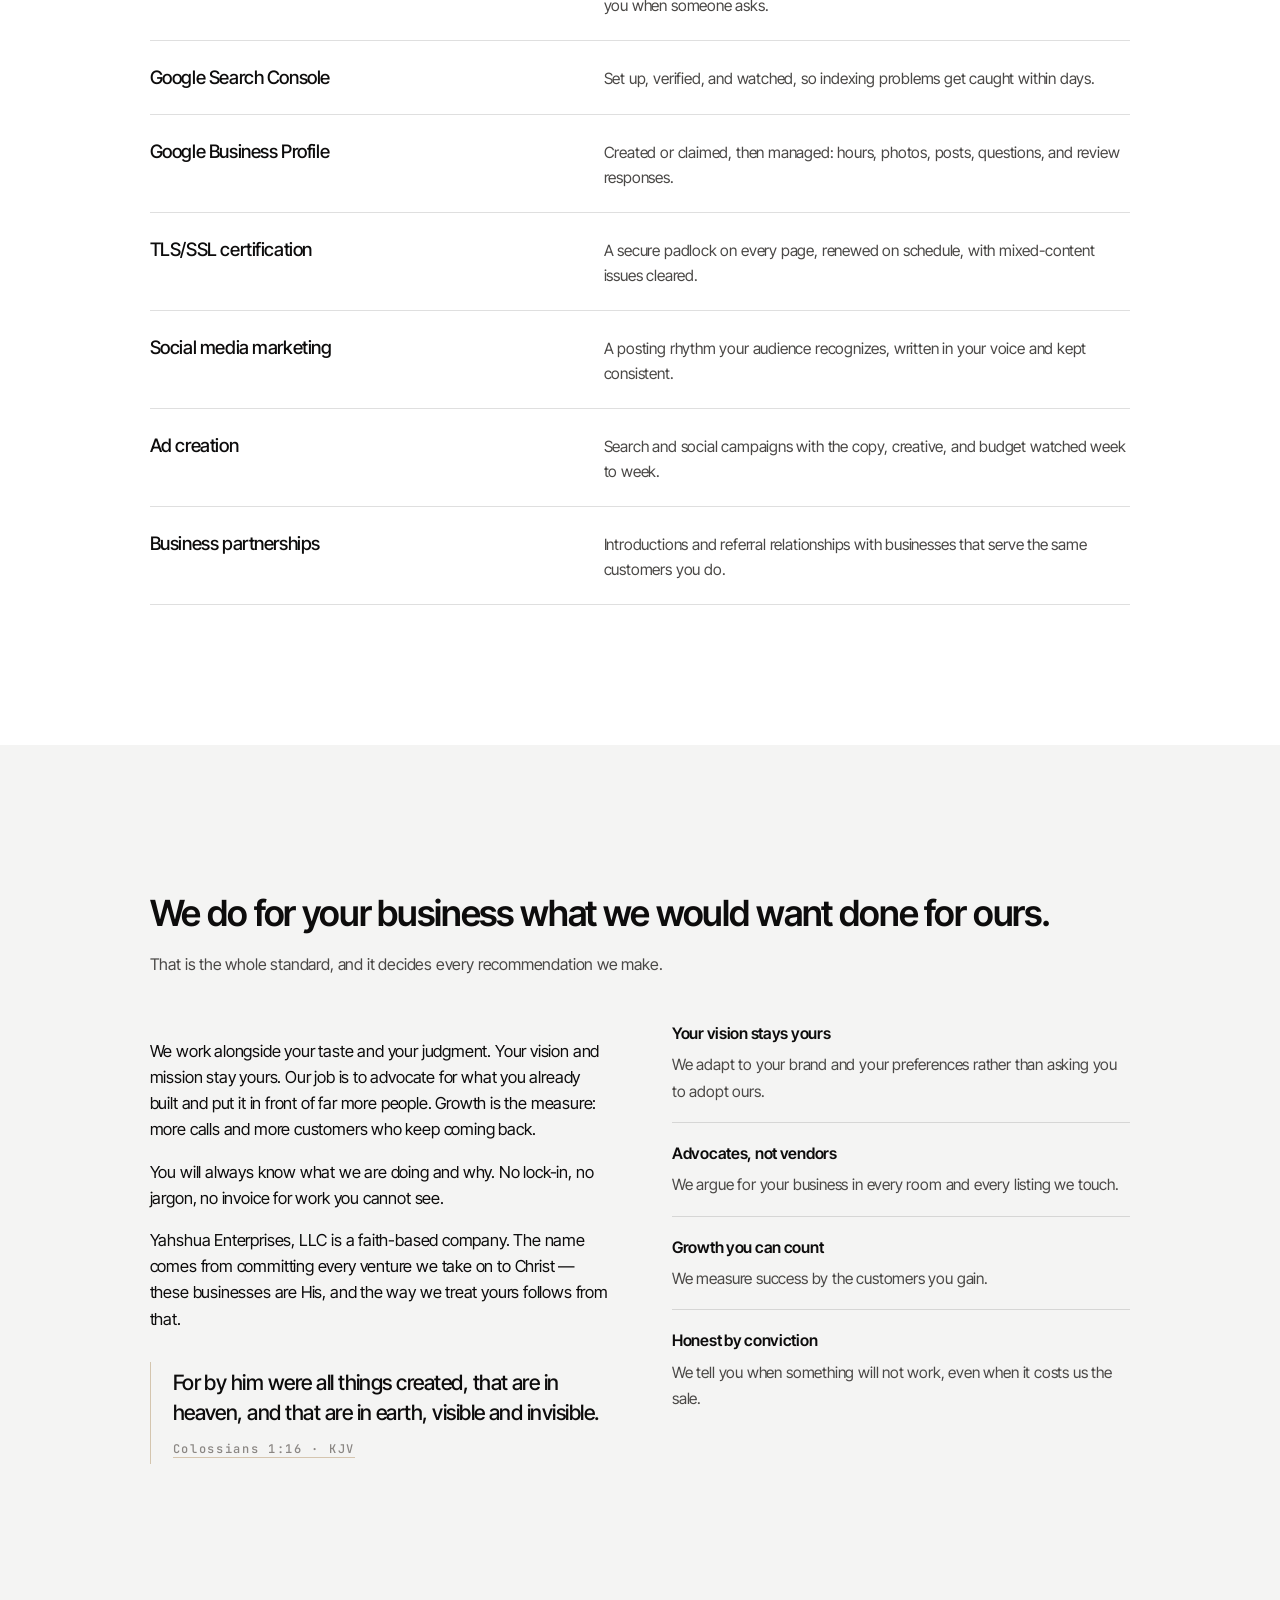
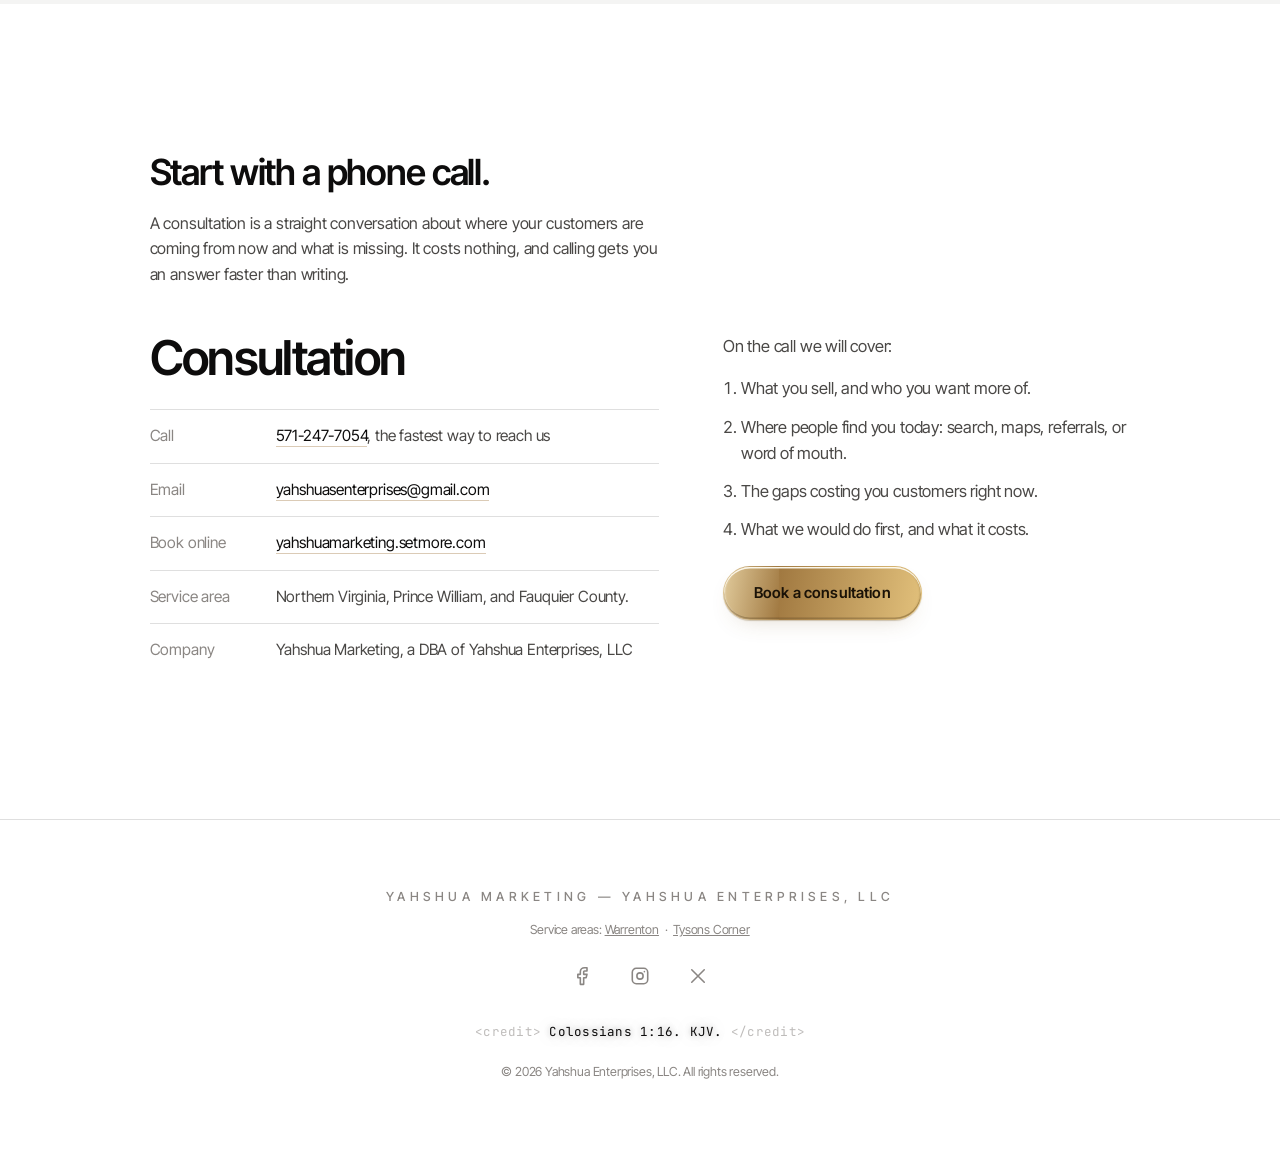
==== commit 98a263ad: "Darken the light-mode hero mark for readability Co-Authored-By: Claude Opus 5 <noreply@anthropic.com" ====
--- a/index.html
+++ b/index.html
@@ -220,6 +220,8 @@
 .mark img{width:100%;backface-visibility:hidden;transform:translateZ(0);opacity:0;transform:translateY(18px) scale(.985);filter:blur(7px)}
 .mark img.gold{opacity:0}
 .mark .gold{position:absolute;inset:0}
+/* light-mode mark: the gold art is near-white against the light background */
+.mark img.gold{filter:brightness(.5) saturate(1.12)!important}
 .hero h1{font-family:"Inter Tight",-apple-system,BlinkMacSystemFont,"Segoe UI",Helvetica,Arial,sans-serif;font-weight:600;font-size:clamp(1.9rem,5.4vw,3.35rem);line-height:1.06;
   letter-spacing:-.036em;text-align:center;margin:40px auto 0;max-width:15ch}
 .hero h1 .shine{position:relative;display:inline-block;color:var(--accent);transition:filter .3s ease;
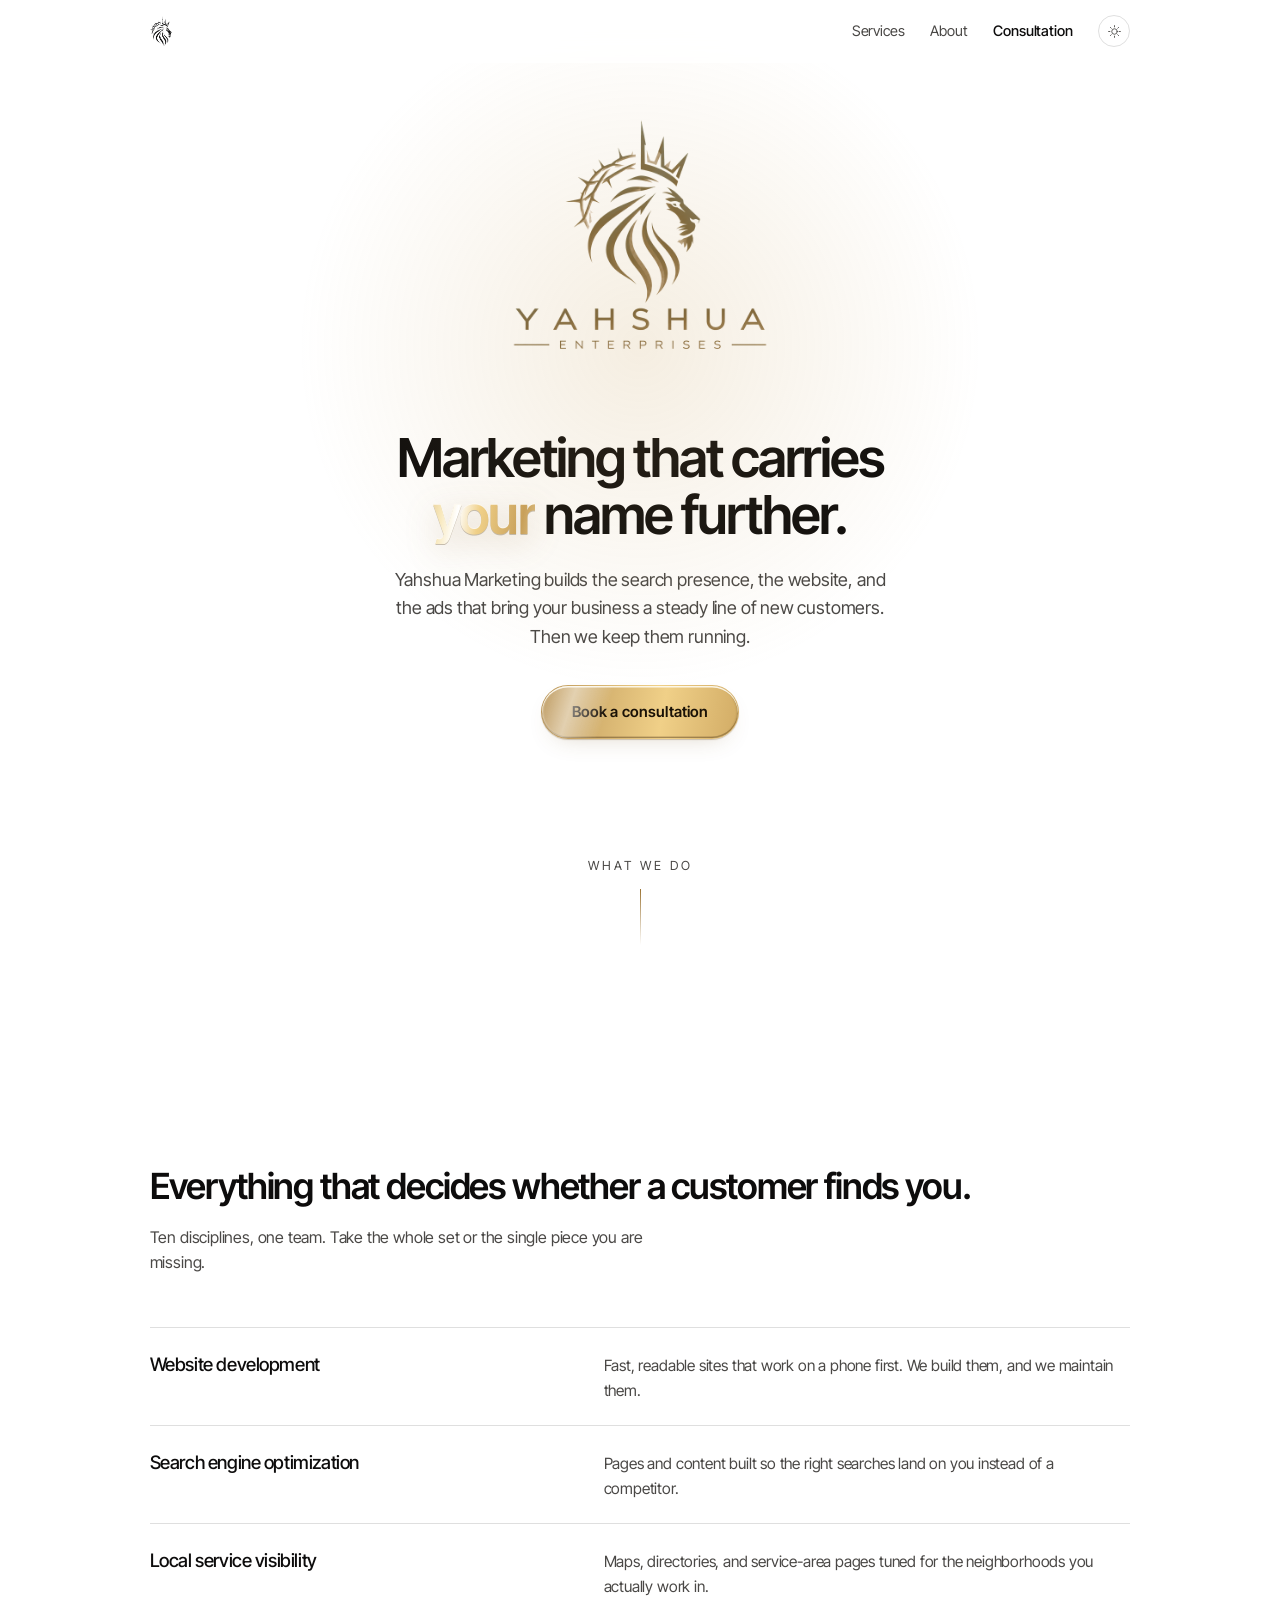
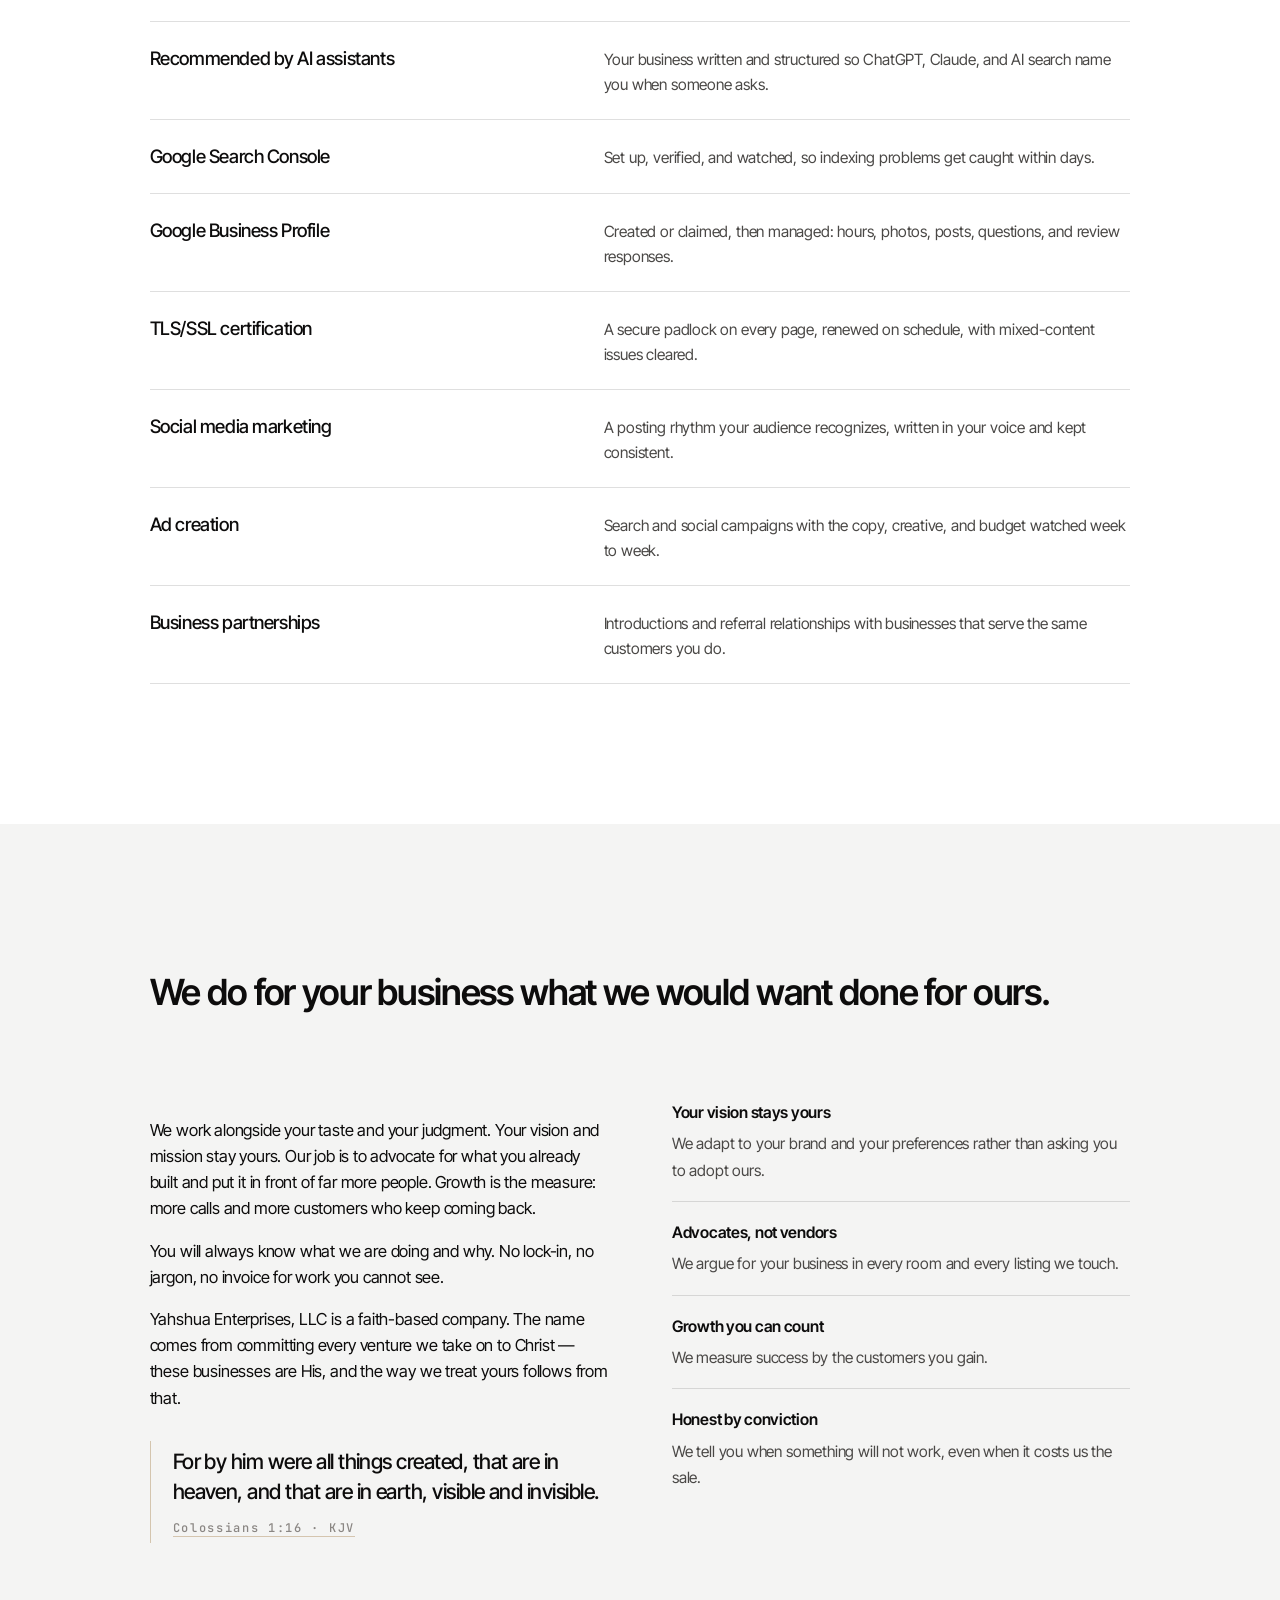
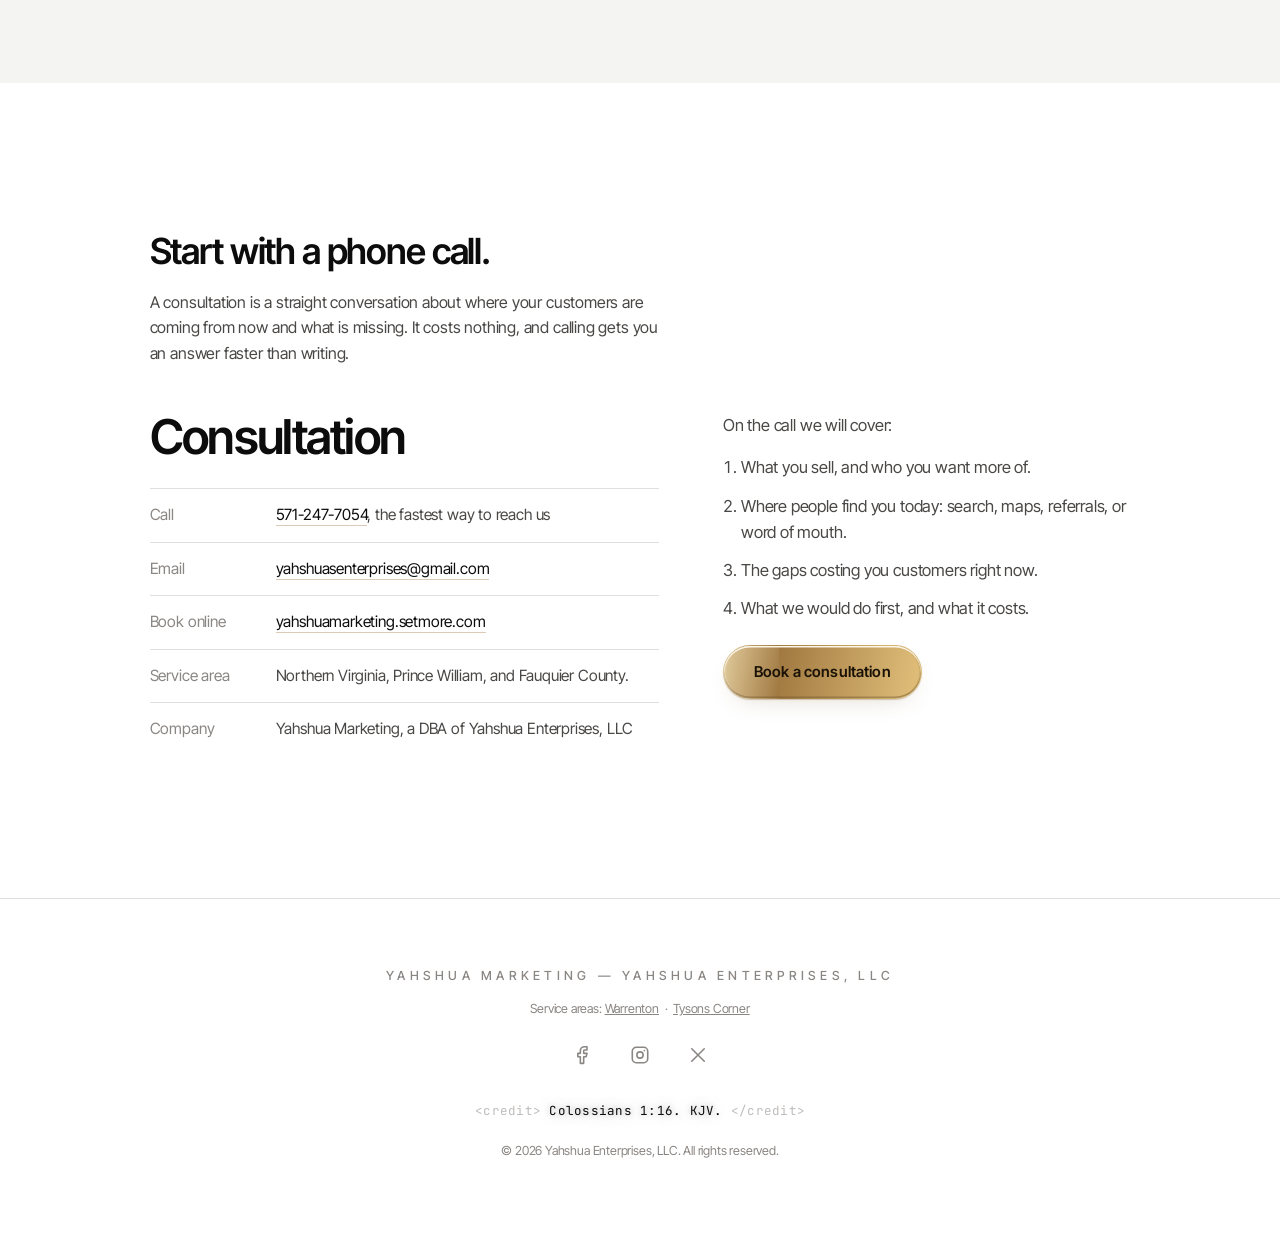
==== commit 7d4e17b8: "Move the scroll hint lower, fade it in on scroll, strengthen its color Co-Authored-By: Claude Opus 5" ====
--- a/index.html
+++ b/index.html
@@ -269,8 +269,10 @@
     inset 0 -1px 0 var(--btn-rim),
     0 1px 1px var(--btn-cast)}
 .btn.ghost:hover{border-color:var(--accent);color:var(--accent)}
-.scrollhint{margin-top:56px;text-align:center;color:var(--ink-faint);font-size:12.5px;letter-spacing:.24em}
-.scrollhint span{display:block;width:1px;height:40px;margin:12px auto 0;background:linear-gradient(var(--rule-gold),transparent)}
+.scrollhint{margin-top:clamp(92px,13vh,168px);text-align:center;color:var(--ink-soft);font-size:12.5px;letter-spacing:.24em;
+  opacity:0;transform:translateY(12px);transition:opacity 1s ease,transform 1s cubic-bezier(.16,.7,.24,1)}
+.scrollhint.sh-in{opacity:1;transform:none}
+.scrollhint span{display:block;width:1px;height:56px;margin:14px auto 0;background:linear-gradient(var(--accent),transparent)}
 
 /* ── sections ──────────────────────────── */
 section{padding:clamp(76px,11vw,140px) 0;position:relative;background:var(--bg);color:var(--ink)}
@@ -403,7 +405,7 @@
     <div class="herocta rv">
       <a class="btn primary" data-cta="hero" href="https://yahshuamarketing.setmore.com/services/ade5aaf0-5753-48b1-9a92-2909e3883825" target="_blank" rel="noopener">Book a consultation</a>
     </div>
-    <p class="scrollhint rv">WHAT WE DO<span></span></p>
+    <p class="scrollhint">WHAT WE DO<span></span></p>
   </div>
 </section>
 
@@ -610,6 +612,20 @@
   new MutationObserver(paint).observe(root,{attributes:true,attributeFilter:['data-theme']});
   window.matchMedia('(prefers-color-scheme: dark)').addEventListener('change',function(){paint();tc();});
 })();
+
+  // scroll hint: hold it back until the reader starts moving
+  (function(){
+    var hint=document.querySelector(".scrollhint");
+    if(!hint) return;
+    var shown=false,tick=false;
+    function check(){
+      tick=false;
+      var on=(window.pageYOffset||document.documentElement.scrollTop)>40;
+      if(on!==shown){ shown=on; hint.classList.toggle("sh-in",on); }
+    }
+    addEventListener("scroll",function(){if(!tick){tick=true;requestAnimationFrame(check);}},{passive:true});
+    check();
+  })();
 </script>
 </body>
 </html>
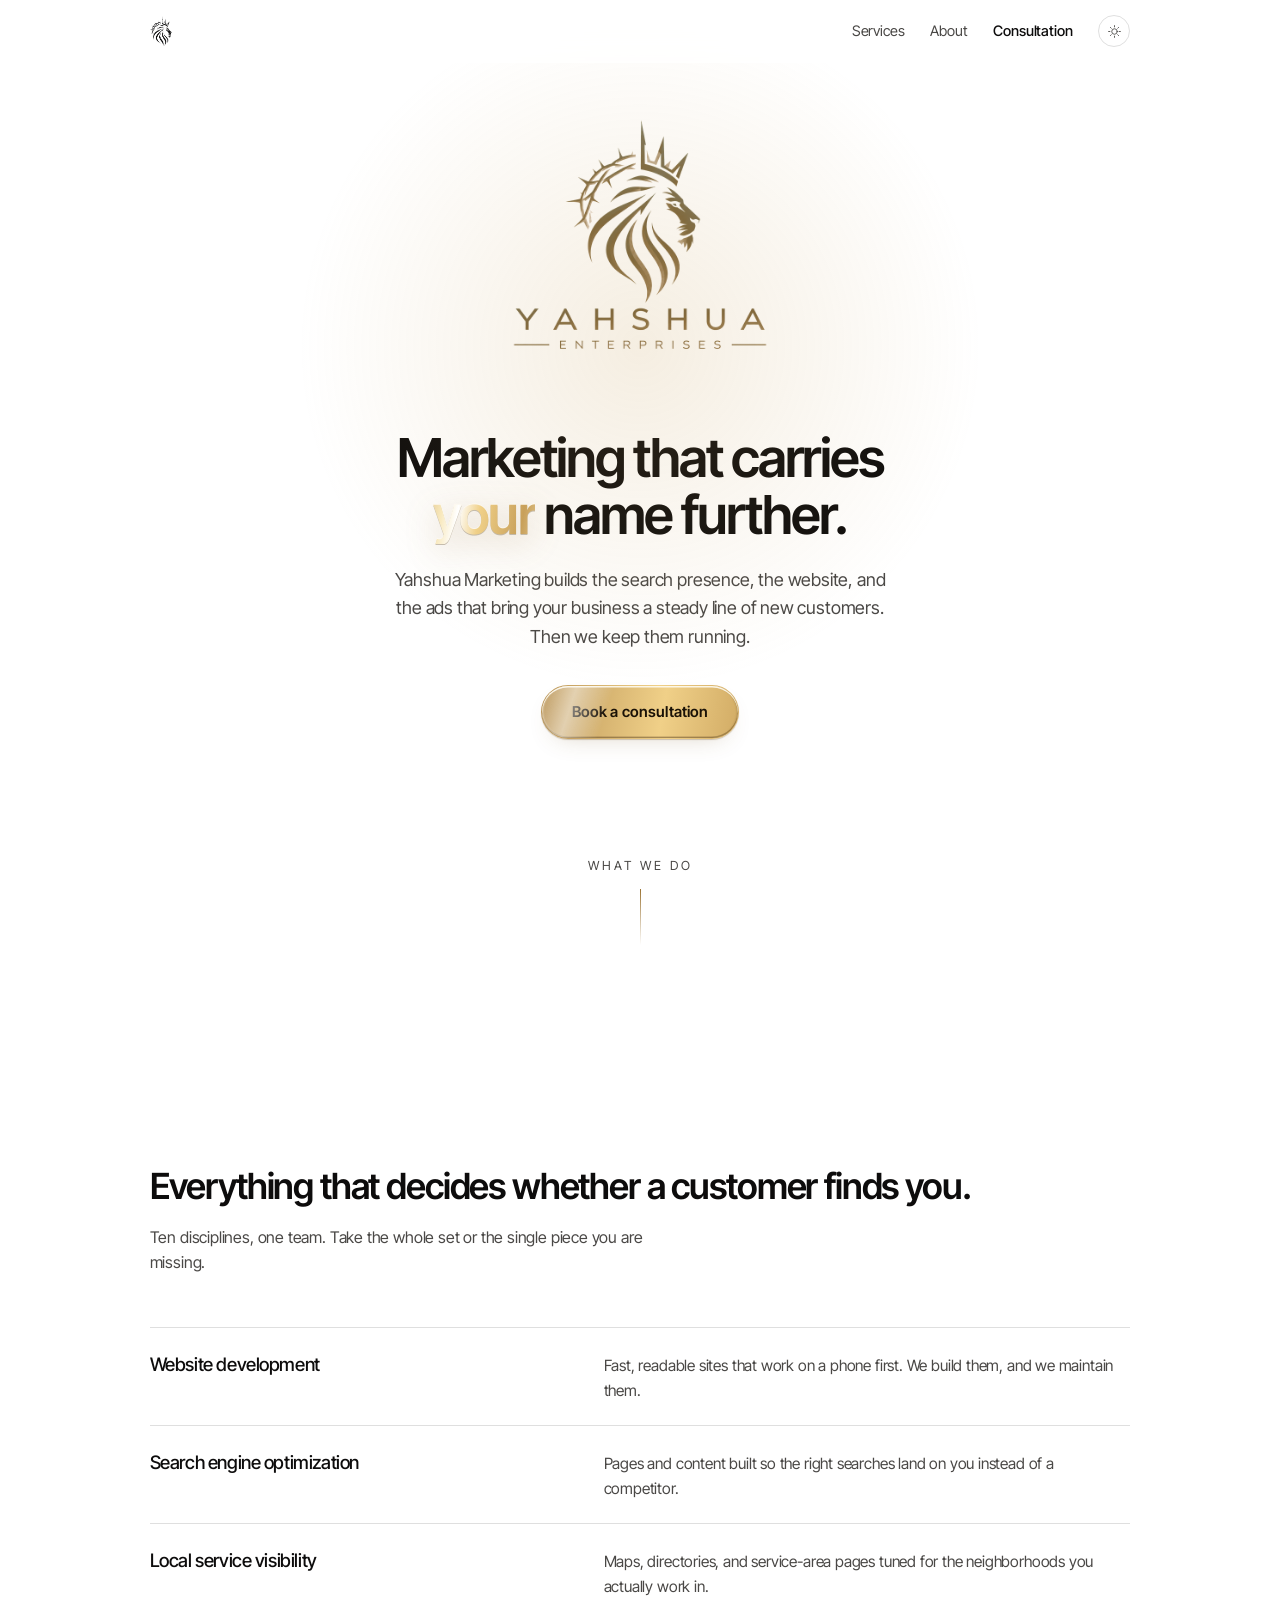
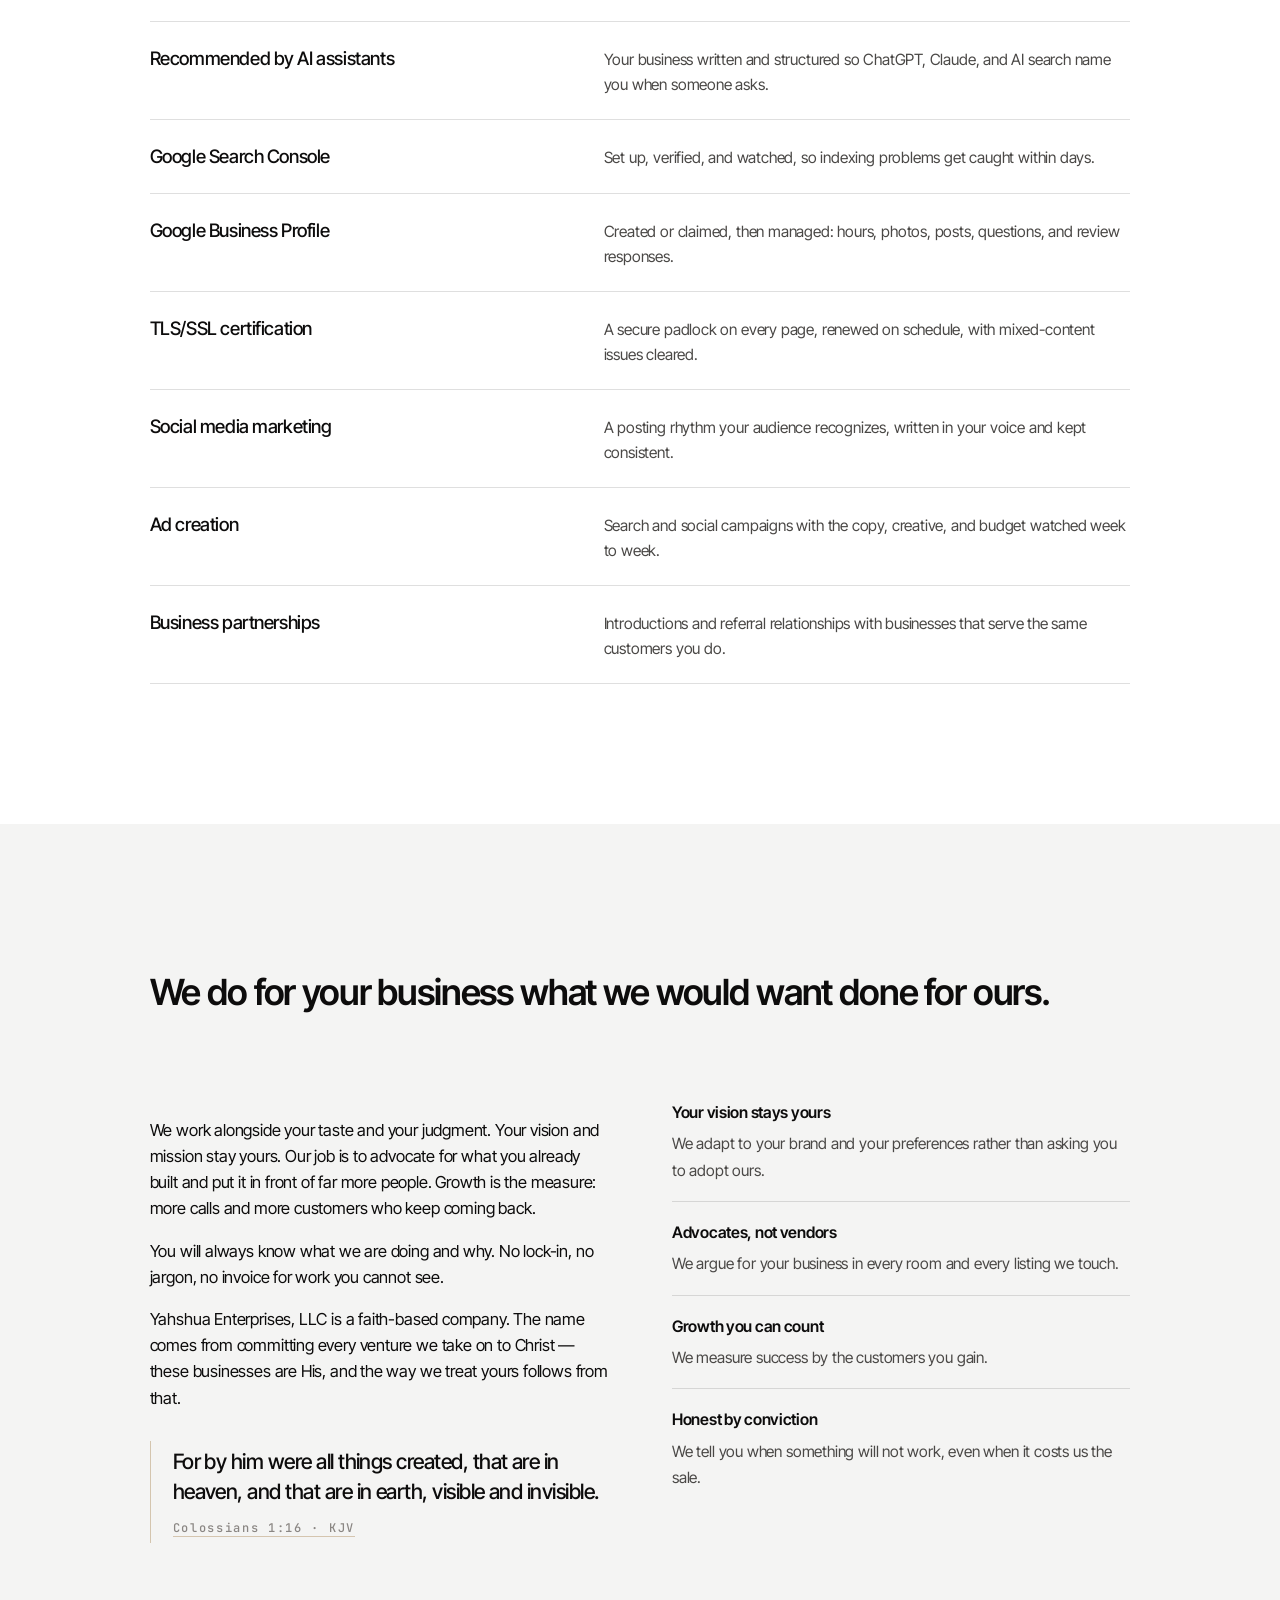
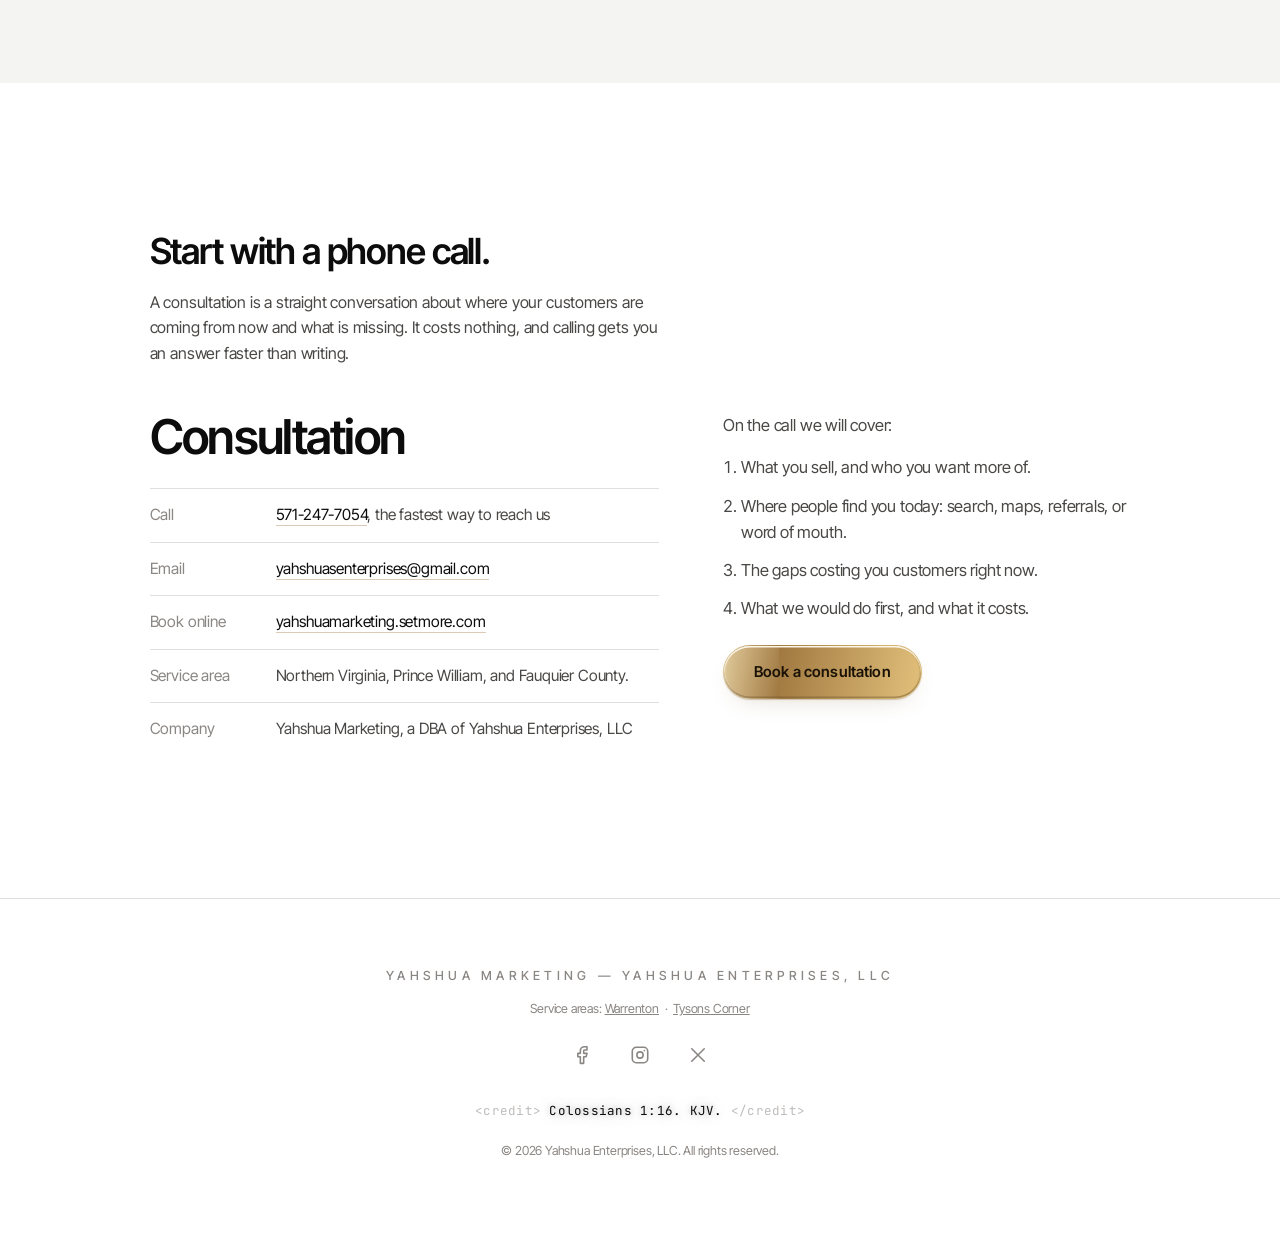
==== commit aaf89749: "Keep .rv content visible when the reveal script does not run Co-Authored-By: Claude Opus 5 <noreply@" ====
--- a/index.html
+++ b/index.html
@@ -369,6 +369,8 @@
   .btn.primary::before{display:none}
 }
 </style>
+<noscript><style>.rv{opacity:1;transform:none;filter:none}</style></noscript>
+<script>/* if the reveal never runs, show the page anyway */setTimeout(function(){var a=document.querySelectorAll(".rv");if(a.length&&!document.querySelector(".rv.in")){Array.prototype.forEach.call(a,function(e){e.style.transition="none";e.classList.add("in")})}},2000)</script>
 </head>
 <body>
 
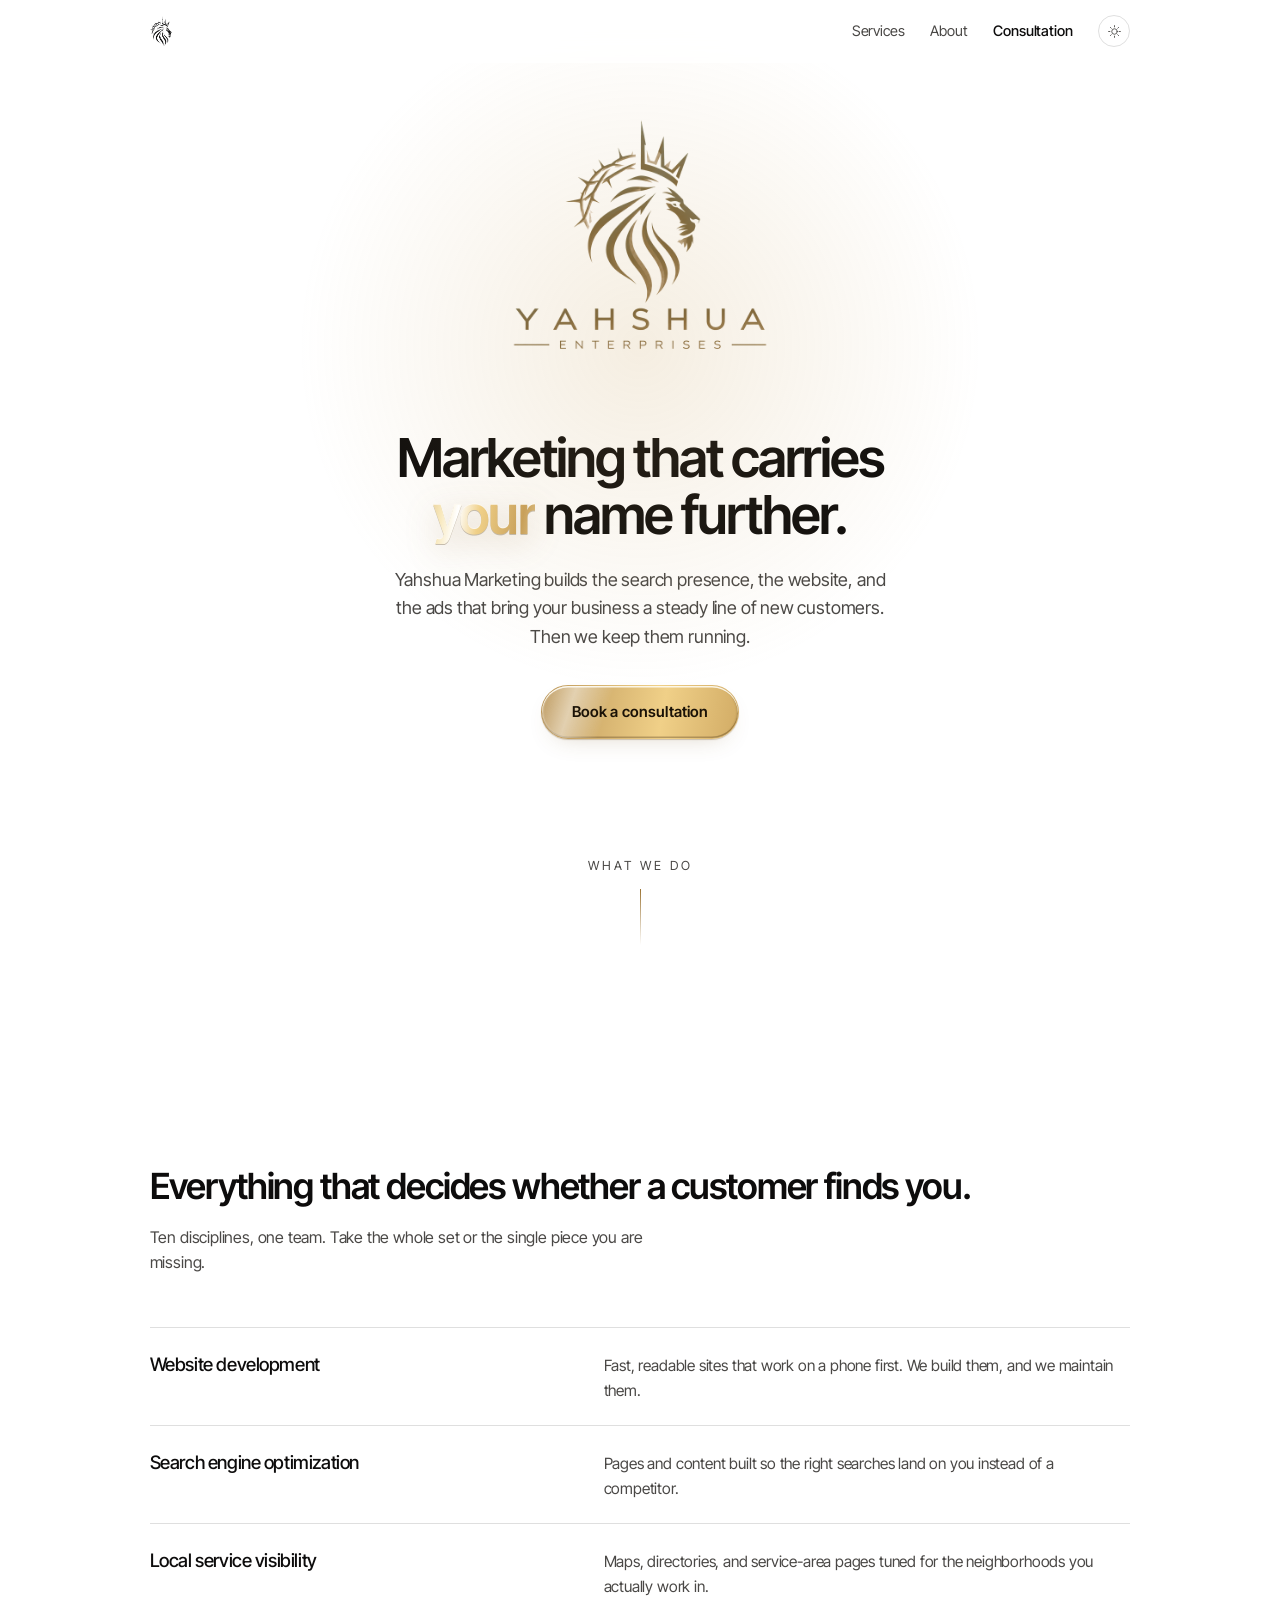
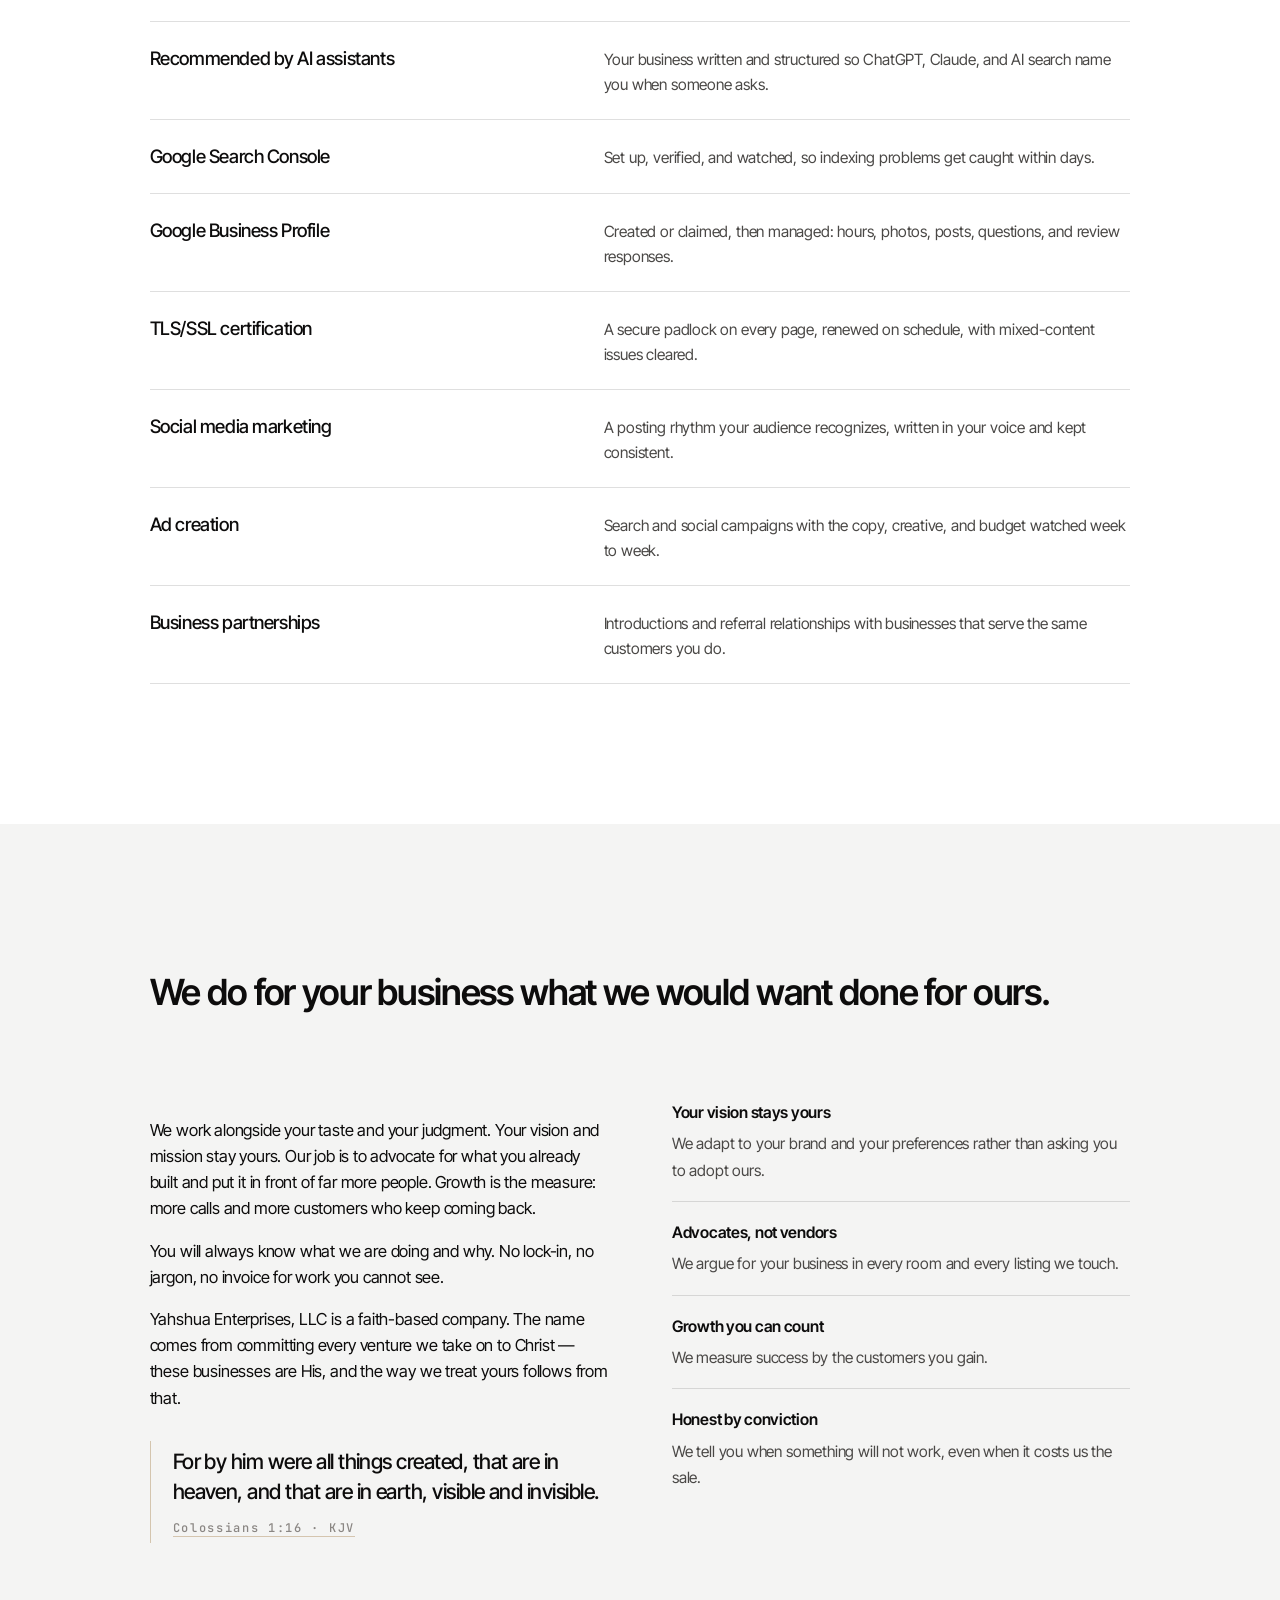
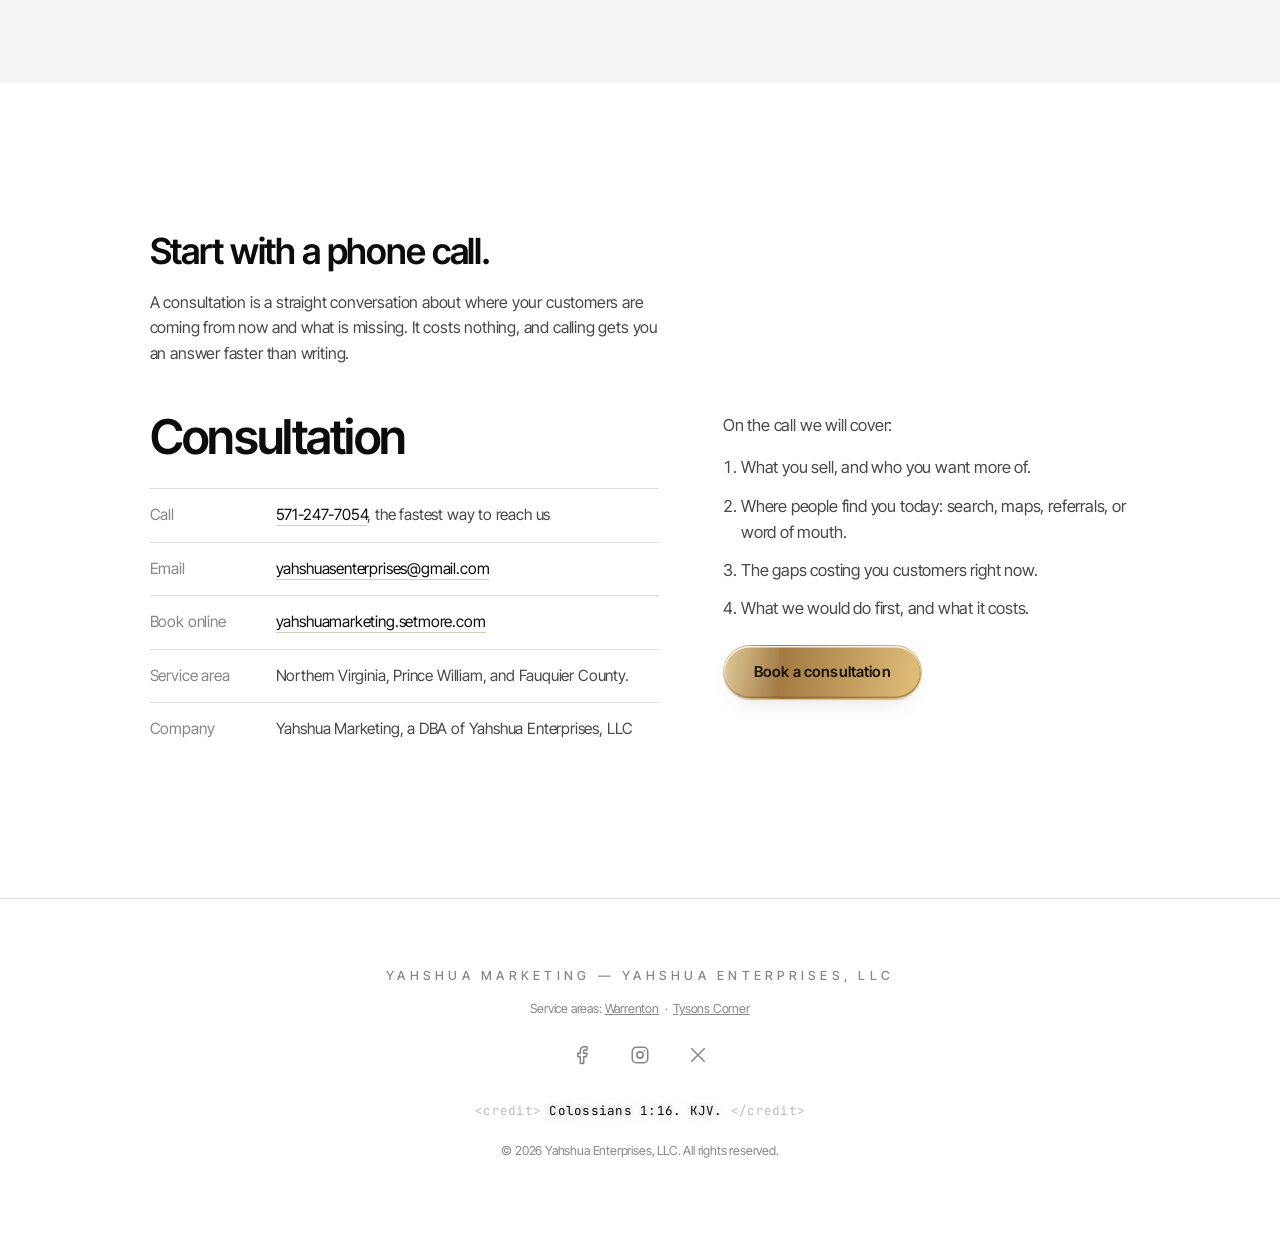
==== commit 64df87eb: "Add page transitions and the CTA glitch Co-Authored-By: Claude Opus 5 <noreply@anthropic.com>" ====
--- a/index.html
+++ b/index.html
@@ -369,6 +369,7 @@
   .btn.primary::before{display:none}
 }
 </style>
+<link rel="stylesheet" href="/css/transition.css">
 <noscript><style>.rv{opacity:1;transform:none;filter:none}</style></noscript>
 <script>/* if the reveal never runs, show the page anyway */setTimeout(function(){var a=document.querySelectorAll(".rv");if(a.length&&!document.querySelector(".rv.in")){Array.prototype.forEach.call(a,function(e){e.style.transition="none";e.classList.add("in")})}},2000)</script>
 </head>
@@ -629,5 +630,7 @@
     check();
   })();
 </script>
+<script src="https://cdnjs.cloudflare.com/ajax/libs/gsap/3.13.0/gsap.min.js" defer></script>
+<script src="/js/transition.js" defer></script>
 </body>
 </html>
--- a/css/transition.css
+++ b/css/transition.css
@@ -0,0 +1,79 @@
+/* ============================================================
+   Page transitions + CTA glitch — prototype layer
+   Loads after the page's own styles, adds nothing to the markup.
+   ============================================================ */
+
+/* ---- 1. Cross-document view transitions (Chrome/Edge today) ---- */
+@view-transition { navigation: auto; }
+
+/* The page body: old one sinks and fades, new one rises in.
+   Short out, longer in — the arrival should feel settled, not rushed. */
+::view-transition-old(root){
+  animation: ym-leave .26s cubic-bezier(.4,0,1,1) both;
+}
+::view-transition-new(root){
+  animation: ym-enter .46s cubic-bezier(.16,.7,.24,1) both;
+}
+@keyframes ym-leave{
+  to{ opacity:0; transform:translateY(-14px) scale(.994); filter:blur(3px); }
+}
+@keyframes ym-enter{
+  from{ opacity:0; transform:translateY(18px) scale(1.006); filter:blur(5px); }
+}
+
+/* The header holds still while the body changes underneath it. */
+.nav{ view-transition-name: ym-nav; }
+::view-transition-old(ym-nav),
+::view-transition-new(ym-nav){ animation:none; mix-blend-mode:normal; }
+
+/* A gold edge wipes across at the seam between the two pages. */
+::view-transition-group(root){ isolation:isolate; }
+html::view-transition::after{ content:""; }
+.ym-wipe{
+  position:fixed; inset:0 auto 0 0; width:2px; z-index:9999; pointer-events:none;
+  background:linear-gradient(180deg,transparent,var(--accent,#D8B068),transparent);
+  box-shadow:0 0 22px 4px rgba(216,176,104,.45);
+  opacity:0; transform:translateX(-4vw);
+}
+
+/* ---- 2. Fallback for browsers without view transitions ---- */
+/* The script fades the page out before navigating and in on arrival. */
+.ym-fallback main{ will-change: opacity, transform; }
+
+/* ---- 3. CTA glitch ---- */
+.ym-glitch{ position:relative; }
+.ym-glitch .ym-label{ position:relative; display:inline-block; }
+
+/* Two offset copies of the label, one cyan, one magenta, clipped to bands. */
+.ym-glitch .ym-label::before,
+.ym-glitch .ym-label::after{
+  content:attr(data-text);
+  position:absolute; left:0; top:0; width:100%;
+  pointer-events:none; opacity:0;
+}
+.ym-glitch .ym-label::before{
+  color:#00E5FF; transform:translate3d(var(--gx1,0),0,0);
+  clip-path:inset(var(--gc1,0) 0 var(--gc2,70%) 0);
+}
+.ym-glitch .ym-label::after{
+  color:#FF0048; transform:translate3d(var(--gx2,0),0,0);
+  clip-path:inset(var(--gc3,55%) 0 var(--gc4,0) 0);
+}
+.ym-glitch.is-glitching .ym-label::before,
+.ym-glitch.is-glitching .ym-label::after{ opacity:.85; }
+
+/* Scanline sweep across the button while it stutters. */
+.ym-glitch::after{
+  content:""; position:absolute; inset:0; border-radius:inherit; pointer-events:none;
+  background:repeating-linear-gradient(0deg,rgba(255,255,255,.16) 0 1px,transparent 1px 3px);
+  opacity:0; mix-blend-mode:overlay;
+}
+.ym-glitch.is-glitching::after{ opacity:1; }
+
+@media (prefers-reduced-motion: reduce){
+  ::view-transition-old(root),
+  ::view-transition-new(root){ animation-duration:.01ms; }
+  .ym-glitch.is-glitching .ym-label::before,
+  .ym-glitch.is-glitching .ym-label::after,
+  .ym-glitch.is-glitching::after{ opacity:0; }
+}
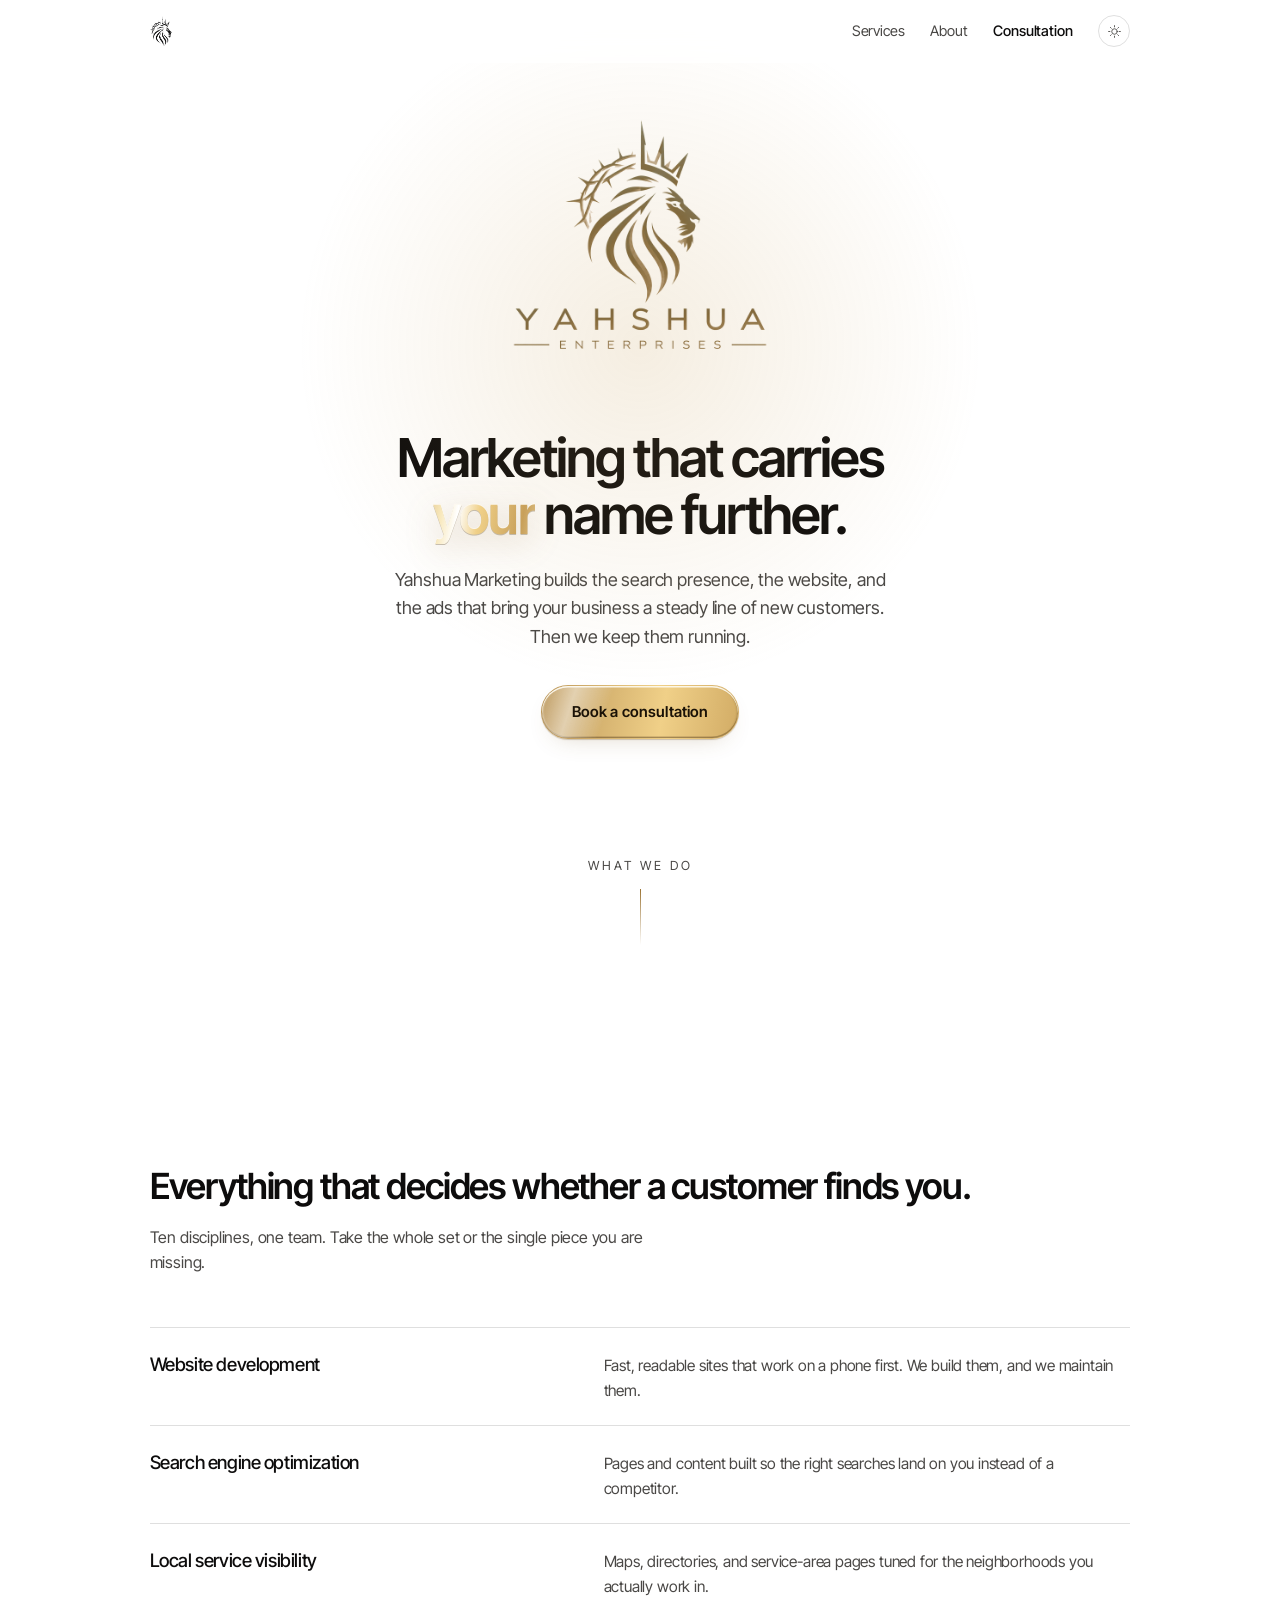
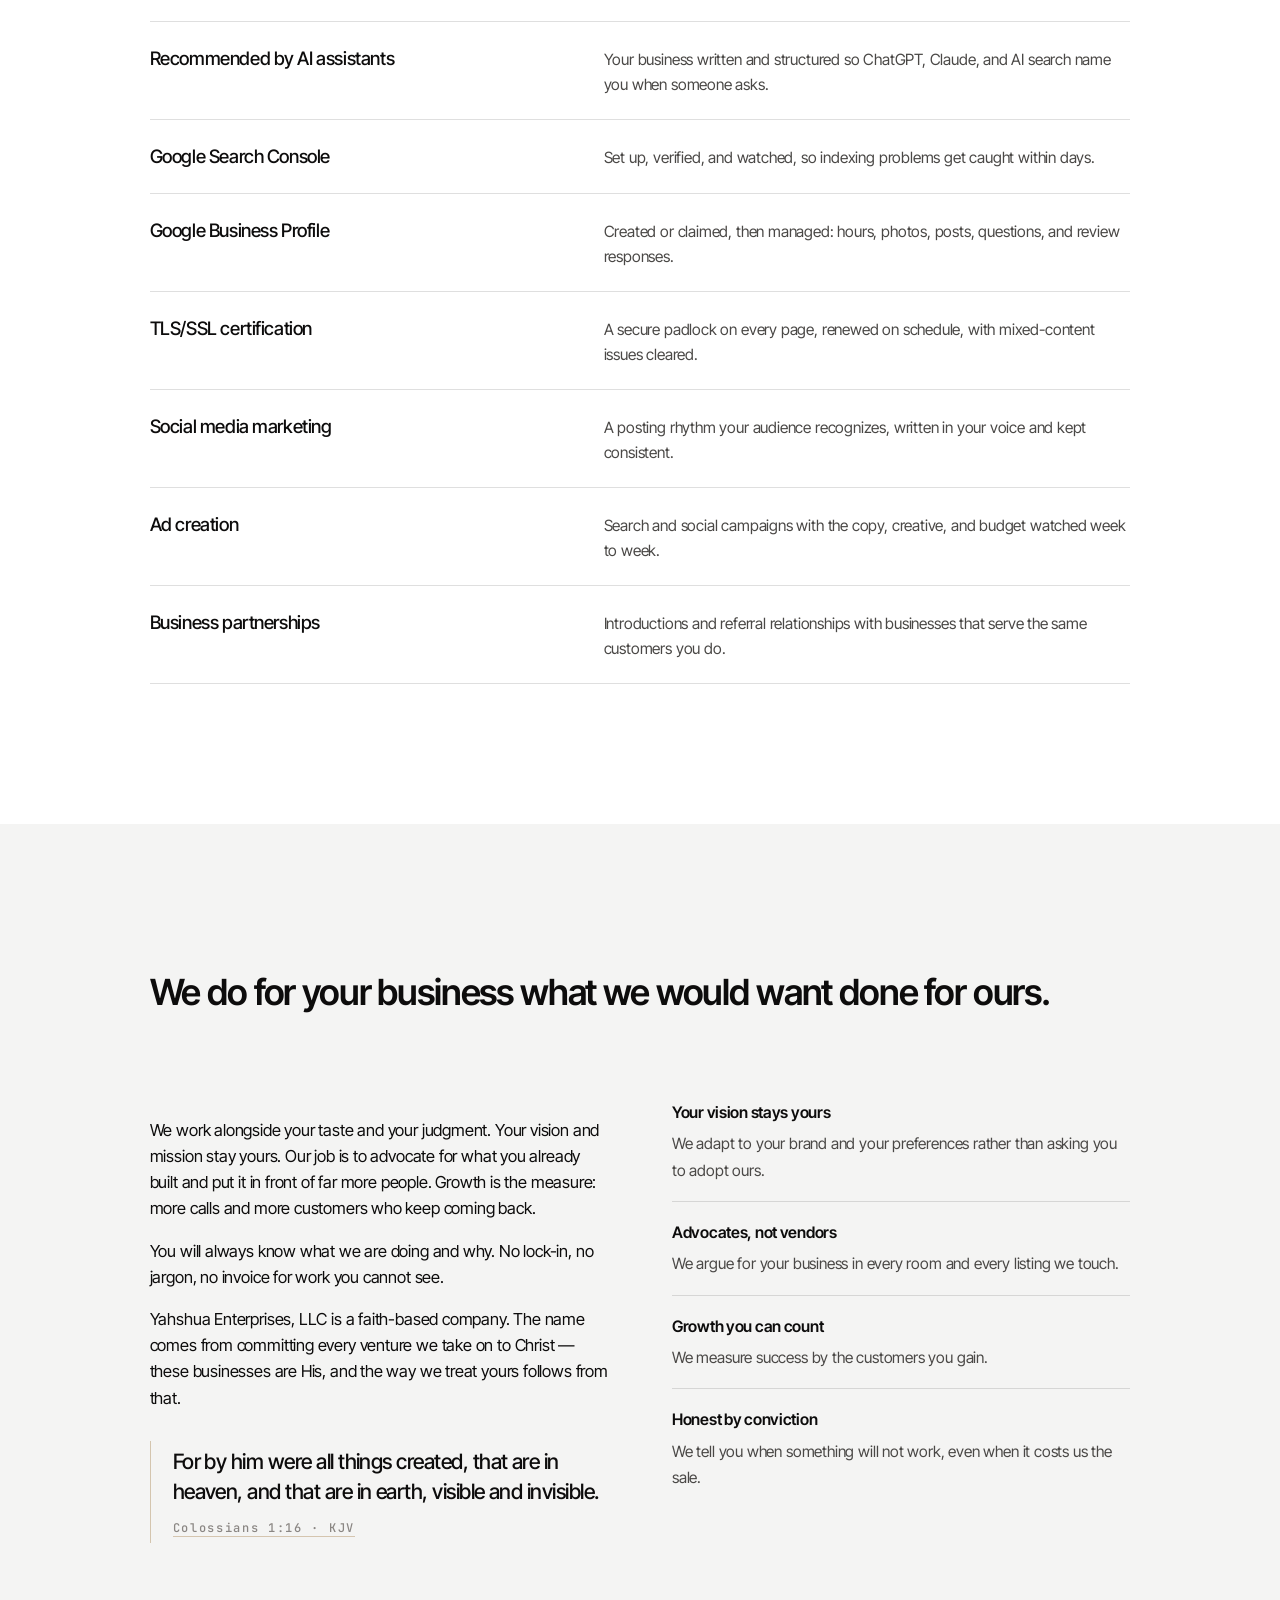
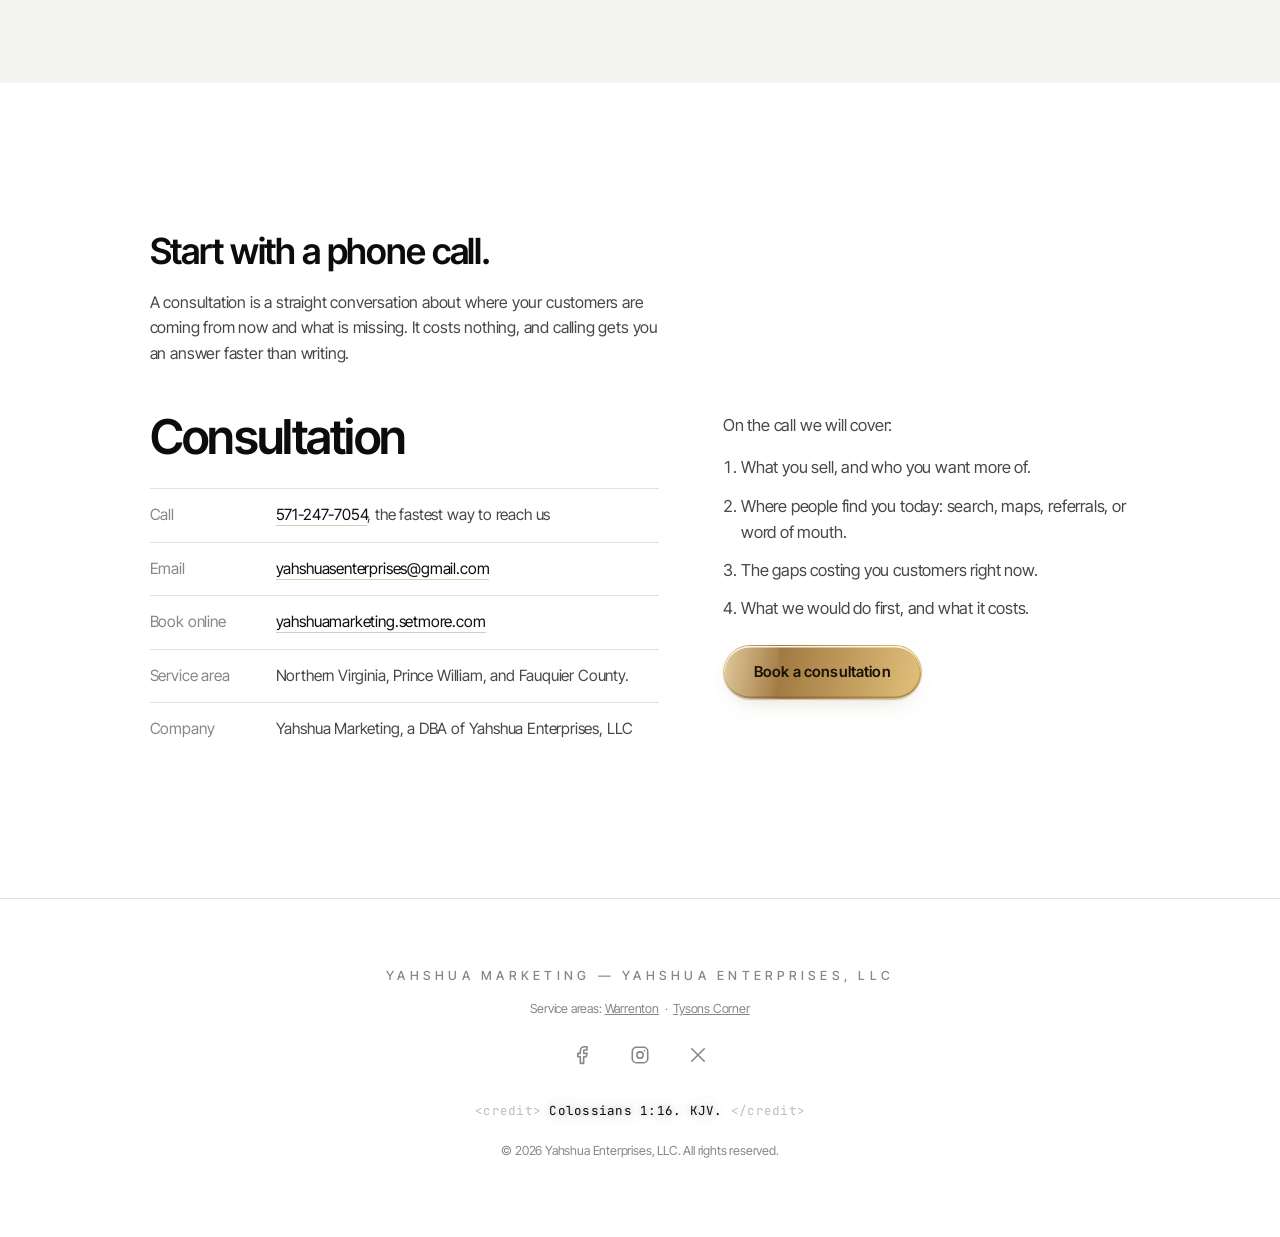
==== commit 6743b66b: "Drop GSAP, fix CTA glare clipping and the double transition on mobile Co-Authored-By: Claude Opus 5 " ====
--- a/index.html
+++ b/index.html
@@ -630,7 +630,6 @@
     check();
   })();
 </script>
-<script src="https://cdnjs.cloudflare.com/ajax/libs/gsap/3.13.0/gsap.min.js" defer></script>
 <script src="/js/transition.js" defer></script>
 </body>
 </html>
--- a/css/transition.css
+++ b/css/transition.css
@@ -1,79 +1,87 @@
 /* ============================================================
-   Page transitions + CTA glitch — prototype layer
-   Loads after the page's own styles, adds nothing to the markup.
+   Page transitions + CTA glitch
+   No library. The button's own ::before/::after are left alone —
+   they draw the glare and the rim that masks it.
    ============================================================ */
 
-/* ---- 1. Cross-document view transitions (Chrome/Edge today) ---- */
+/* ---- 1. Cross-document view transitions (Chrome/Edge, Safari 18.2+) ---- */
 @view-transition { navigation: auto; }
 
-/* The page body: old one sinks and fades, new one rises in.
-   Short out, longer in — the arrival should feel settled, not rushed. */
-::view-transition-old(root){
-  animation: ym-leave .26s cubic-bezier(.4,0,1,1) both;
-}
-::view-transition-new(root){
-  animation: ym-enter .46s cubic-bezier(.16,.7,.24,1) both;
-}
-@keyframes ym-leave{
-  to{ opacity:0; transform:translateY(-14px) scale(.994); filter:blur(3px); }
-}
-@keyframes ym-enter{
-  from{ opacity:0; transform:translateY(18px) scale(1.006); filter:blur(5px); }
-}
+::view-transition-old(root){ animation: ym-leave .26s cubic-bezier(.4,0,1,1) both; }
+::view-transition-new(root){ animation: ym-enter .42s cubic-bezier(.16,.7,.24,1) both; }
+@keyframes ym-leave{ to{ opacity:0; transform:translateY(-12px) scale(.995); } }
+@keyframes ym-enter{ from{ opacity:0; transform:translateY(16px) scale(1.005); } }
 
 /* The header holds still while the body changes underneath it. */
 .nav{ view-transition-name: ym-nav; }
 ::view-transition-old(ym-nav),
-::view-transition-new(ym-nav){ animation:none; mix-blend-mode:normal; }
+::view-transition-new(ym-nav){ animation:none; }
 
-/* A gold edge wipes across at the seam between the two pages. */
-::view-transition-group(root){ isolation:isolate; }
-html::view-transition::after{ content:""; }
+/* ---- 2. The gold edge, only on the scripted fallback path ---- */
 .ym-wipe{
-  position:fixed; inset:0 auto 0 0; width:2px; z-index:9999; pointer-events:none;
+  position:fixed; top:0; bottom:0; left:0; width:2px; z-index:9999; pointer-events:none;
   background:linear-gradient(180deg,transparent,var(--accent,#D8B068),transparent);
   box-shadow:0 0 22px 4px rgba(216,176,104,.45);
   opacity:0; transform:translateX(-4vw);
 }
 
-/* ---- 2. Fallback for browsers without view transitions ---- */
-/* The script fades the page out before navigating and in on arrival. */
-.ym-fallback main{ will-change: opacity, transform; }
+/* ---- 3. CTA glitch ---- */
+.ym-label{ position:relative; display:inline-block; }
 
-/* ---- 3. CTA glitch ---- */
-.ym-glitch{ position:relative; }
-.ym-glitch .ym-label{ position:relative; display:inline-block; }
-
-/* Two offset copies of the label, one cyan, one magenta, clipped to bands. */
-.ym-glitch .ym-label::before,
-.ym-glitch .ym-label::after{
+/* Two offset copies of the label, clipped to bands: a broken-signal split. */
+.ym-label::before,
+.ym-label::after{
   content:attr(data-text);
   position:absolute; left:0; top:0; width:100%;
   pointer-events:none; opacity:0;
 }
-.ym-glitch .ym-label::before{
-  color:#00E5FF; transform:translate3d(var(--gx1,0),0,0);
-  clip-path:inset(var(--gc1,0) 0 var(--gc2,70%) 0);
+.ym-label::before{ color:#00E5FF; }
+.ym-label::after{ color:#FF0048; }
+
+.is-glitching .ym-label::before{ animation: ym-split-a .34s steps(1,end) both; }
+.is-glitching .ym-label::after { animation: ym-split-b .34s steps(1,end) both; }
+.is-glitching .ym-label        { animation: ym-stutter .34s steps(1,end) both; }
+
+@keyframes ym-split-a{
+  0%  { opacity:.9; transform:translateX(-4px); clip-path:inset(0 0 68% 0); }
+  28% { opacity:.9; transform:translateX(3px);  clip-path:inset(34% 0 42% 0); }
+  58% { opacity:.9; transform:translateX(-2px); clip-path:inset(8% 0 70% 0); }
+  85% { opacity:.6; transform:translateX(1px);  clip-path:inset(0 0 74% 0); }
+  100%{ opacity:0;  transform:none; }
 }
-.ym-glitch .ym-label::after{
-  color:#FF0048; transform:translate3d(var(--gx2,0),0,0);
-  clip-path:inset(var(--gc3,55%) 0 var(--gc4,0) 0);
+@keyframes ym-split-b{
+  0%  { opacity:.9; transform:translateX(5px);  clip-path:inset(56% 0 0 0); }
+  28% { opacity:.9; transform:translateX(-3px); clip-path:inset(48% 0 16% 0); }
+  58% { opacity:.9; transform:translateX(2px);  clip-path:inset(66% 0 4% 0); }
+  85% { opacity:.6; transform:translateX(-1px); clip-path:inset(52% 0 0 0); }
+  100%{ opacity:0;  transform:none; }
 }
-.ym-glitch.is-glitching .ym-label::before,
-.ym-glitch.is-glitching .ym-label::after{ opacity:.85; }
+@keyframes ym-stutter{
+  0%  { transform:translateX(-3px) skewX(-6deg); }
+  18% { transform:translateX(4px)  skewX(5deg); }
+  40% { transform:translateX(-2px) skewX(-3deg); }
+  62% { transform:translateX(2px)  skewX(2deg); }
+  100%{ transform:none; }
+}
 
-/* Scanline sweep across the button while it stutters. */
-.ym-glitch::after{
-  content:""; position:absolute; inset:0; border-radius:inherit; pointer-events:none;
-  background:repeating-linear-gradient(0deg,rgba(255,255,255,.16) 0 1px,transparent 1px 3px);
+/* Scanline sweep. Its own element: the button's pseudo-elements are spoken for. */
+.ym-scan{
+  position:absolute; inset:0; border-radius:inherit; pointer-events:none;
+  background:repeating-linear-gradient(0deg,rgba(255,255,255,.18) 0 1px,transparent 1px 3px);
   opacity:0; mix-blend-mode:overlay;
 }
-.ym-glitch.is-glitching::after{ opacity:1; }
+.is-glitching .ym-scan{ animation: ym-scan .34s linear both; }
+@keyframes ym-scan{
+  0%,100%{ opacity:0; }
+  10%,70%{ opacity:1; }
+}
 
 @media (prefers-reduced-motion: reduce){
   ::view-transition-old(root),
   ::view-transition-new(root){ animation-duration:.01ms; }
-  .ym-glitch.is-glitching .ym-label::before,
-  .ym-glitch.is-glitching .ym-label::after,
-  .ym-glitch.is-glitching::after{ opacity:0; }
+  .is-glitching .ym-label,
+  .is-glitching .ym-label::before,
+  .is-glitching .ym-label::after,
+  .is-glitching .ym-scan{ animation:none; opacity:0; }
+  .is-glitching .ym-label{ opacity:1; }
 }
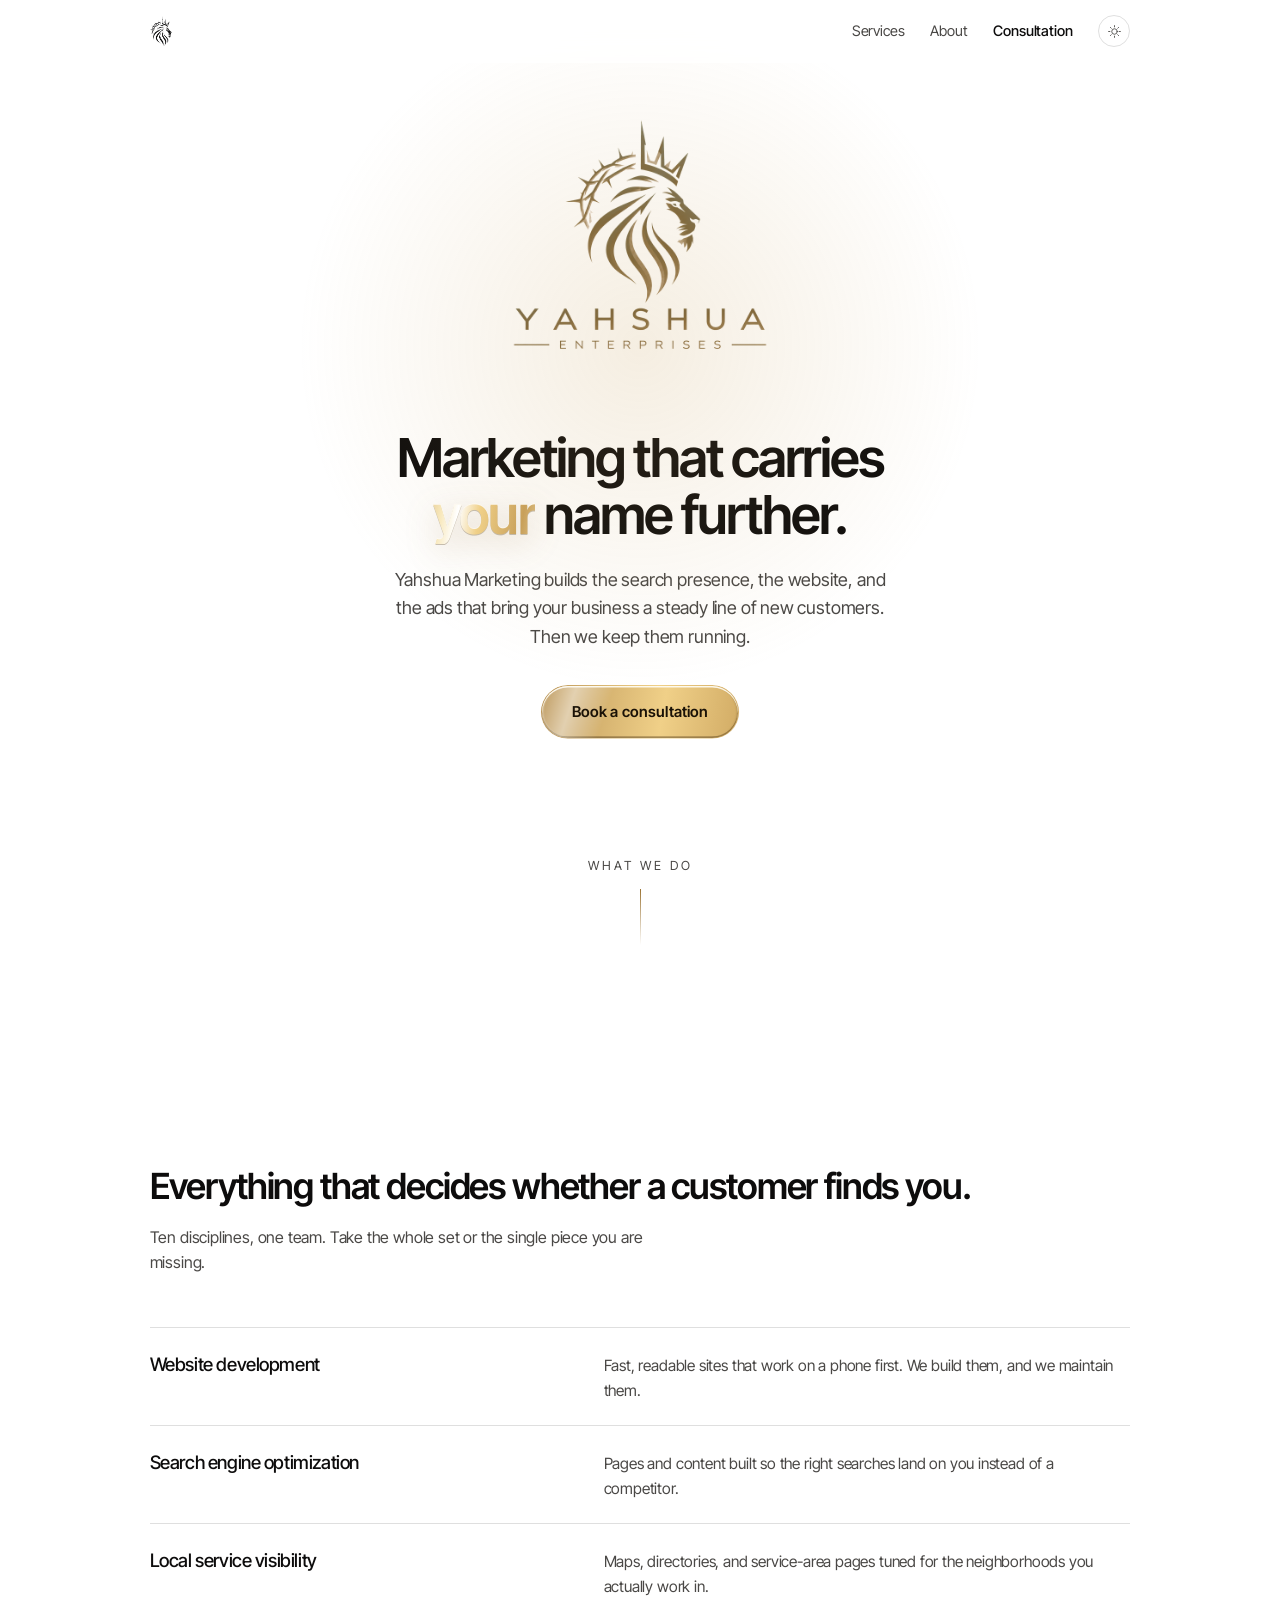
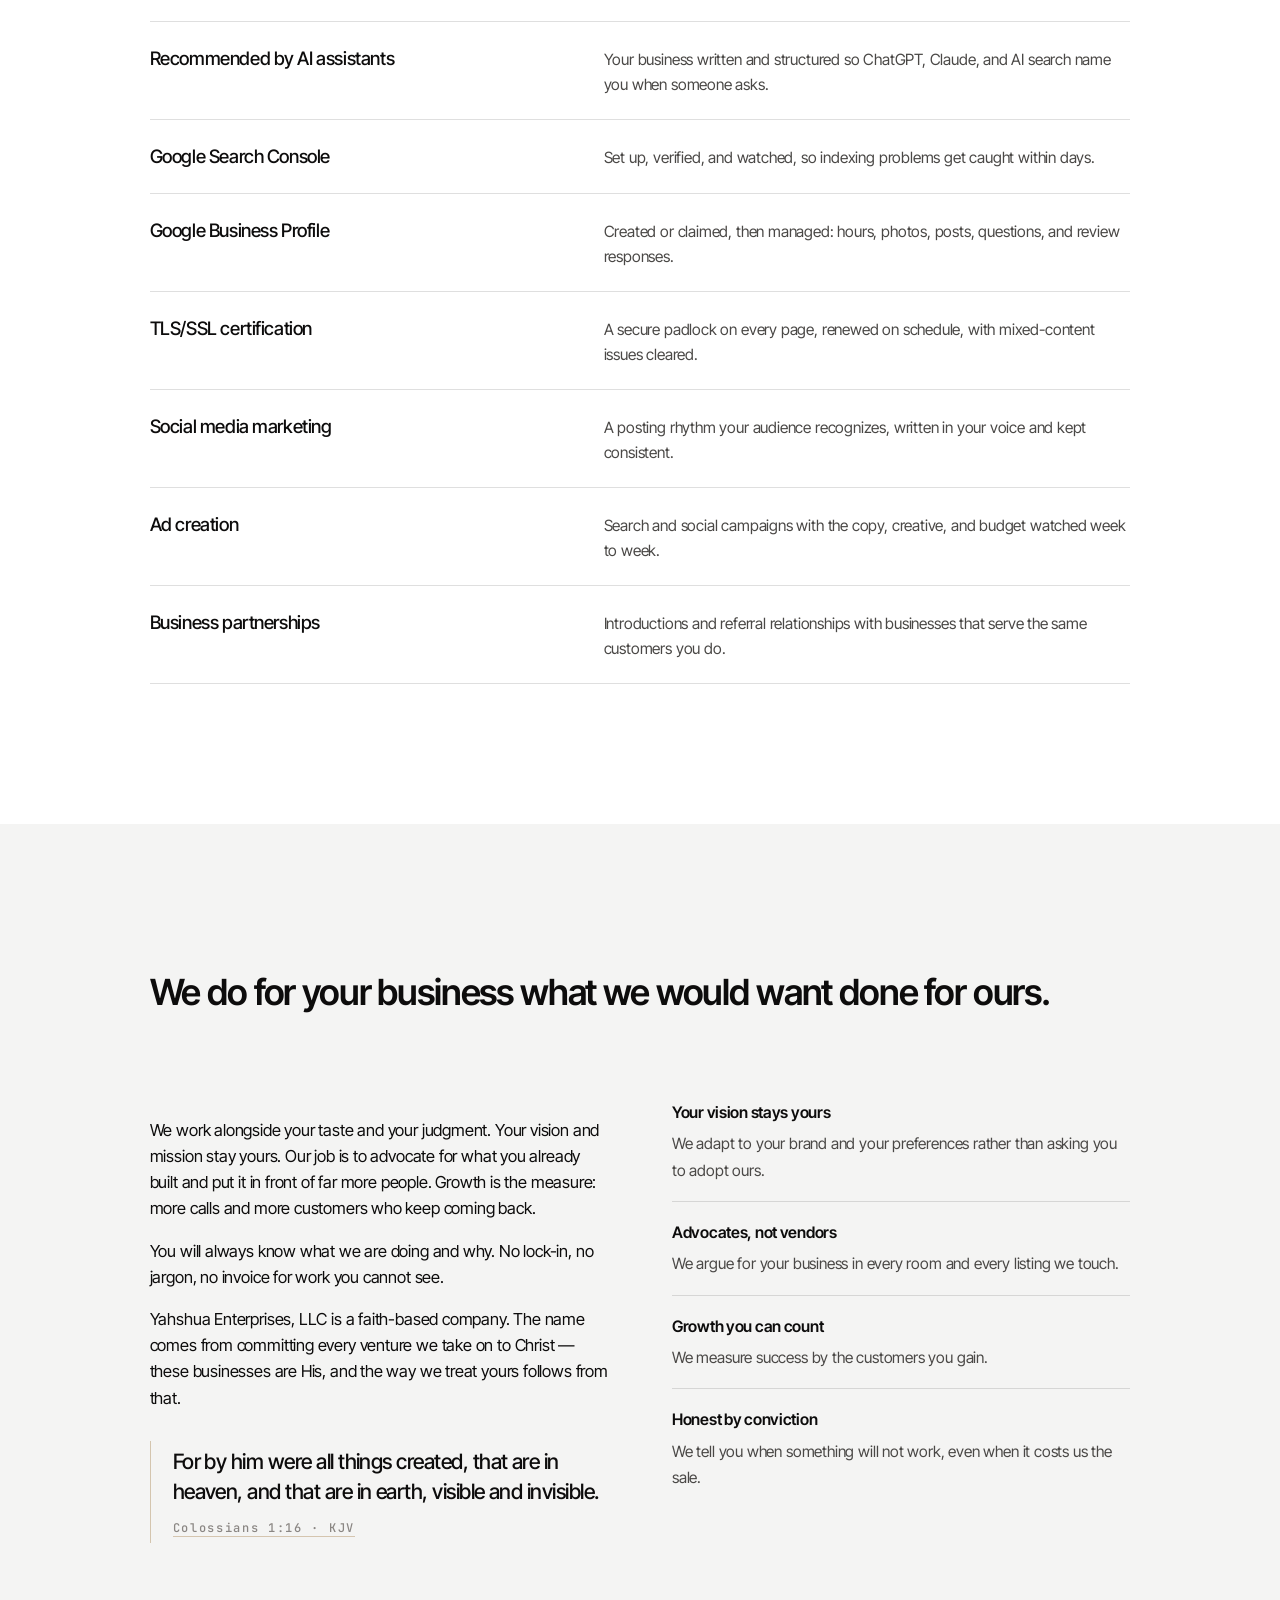
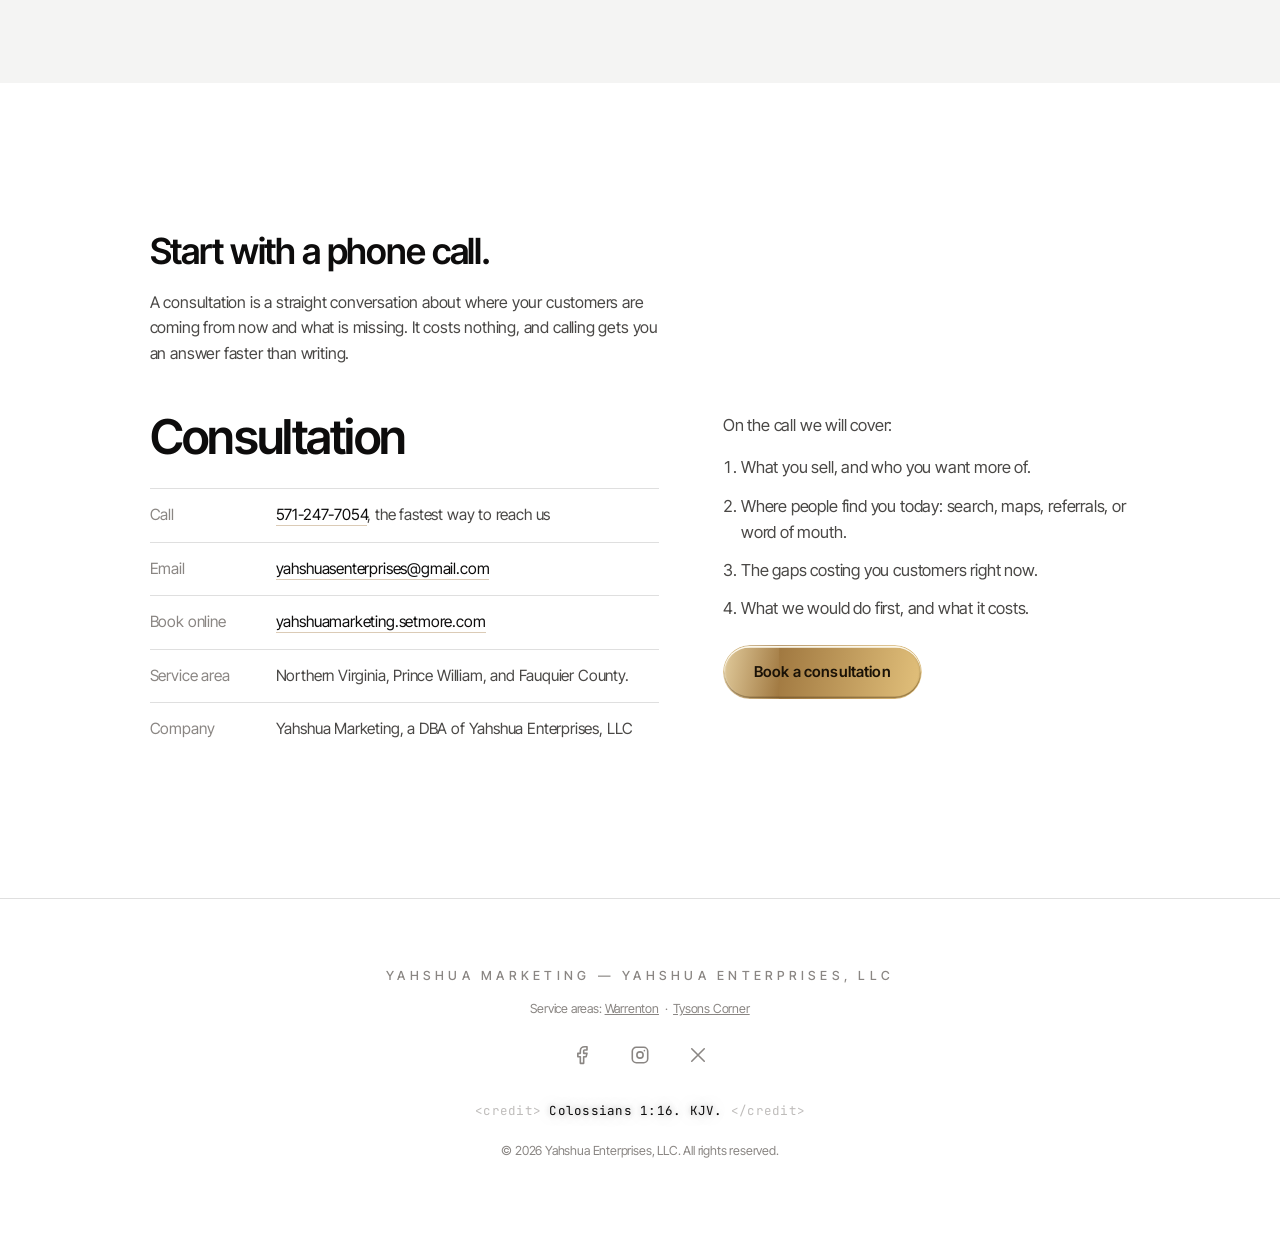
==== commit 73ed290d: "Skip transitions on reload or back/forward; clip the CTA glare on iOS Co-Authored-By: Claude Opus 5 " ====
--- a/index.html
+++ b/index.html
@@ -370,6 +370,7 @@
 }
 </style>
 <link rel="stylesheet" href="/css/transition.css">
+<script>/* a reload or back/forward should not animate: it reads as a double load */try{var ymN=(window.navigation&&navigation.activation&&navigation.activation.navigationType)||(performance.getEntriesByType("navigation")[0]||{}).type;if(ymN==="reload"||ymN==="traverse"||ymN==="back_forward"){document.head.insertAdjacentHTML("beforeend","<style>@view-transition{navigation:none}</style>")}}catch(e){}</script>
 <noscript><style>.rv{opacity:1;transform:none;filter:none}</style></noscript>
 <script>/* if the reveal never runs, show the page anyway */setTimeout(function(){var a=document.querySelectorAll(".rv");if(a.length&&!document.querySelector(".rv.in")){Array.prototype.forEach.call(a,function(e){e.style.transition="none";e.classList.add("in")})}},2000)</script>
 </head>
--- a/css/transition.css
+++ b/css/transition.css
@@ -25,7 +25,15 @@
   opacity:0; transform:translateX(-4vw);
 }
 
-/* ---- 3. CTA glitch ---- */
+/* ---- 3. Keep the gold button's glare inside its pill ----
+   iOS Safari does not reliably clip a composited child to a rounded
+   overflow:hidden box, so the skewed glare bar escapes as a rectangle.
+   clip-path is honored there; the rim is pulled in to sit inside it. */
+.btn.primary{ clip-path: inset(0 round 999px); }
+.btn.primary::before{ will-change: auto; }   /* nothing here animates transform */
+.btn.primary::after{ inset: 0; }
+
+/* ---- 4. CTA glitch ---- */
 .ym-label{ position:relative; display:inline-block; }
 
 /* Two offset copies of the label, clipped to bands: a broken-signal split. */
